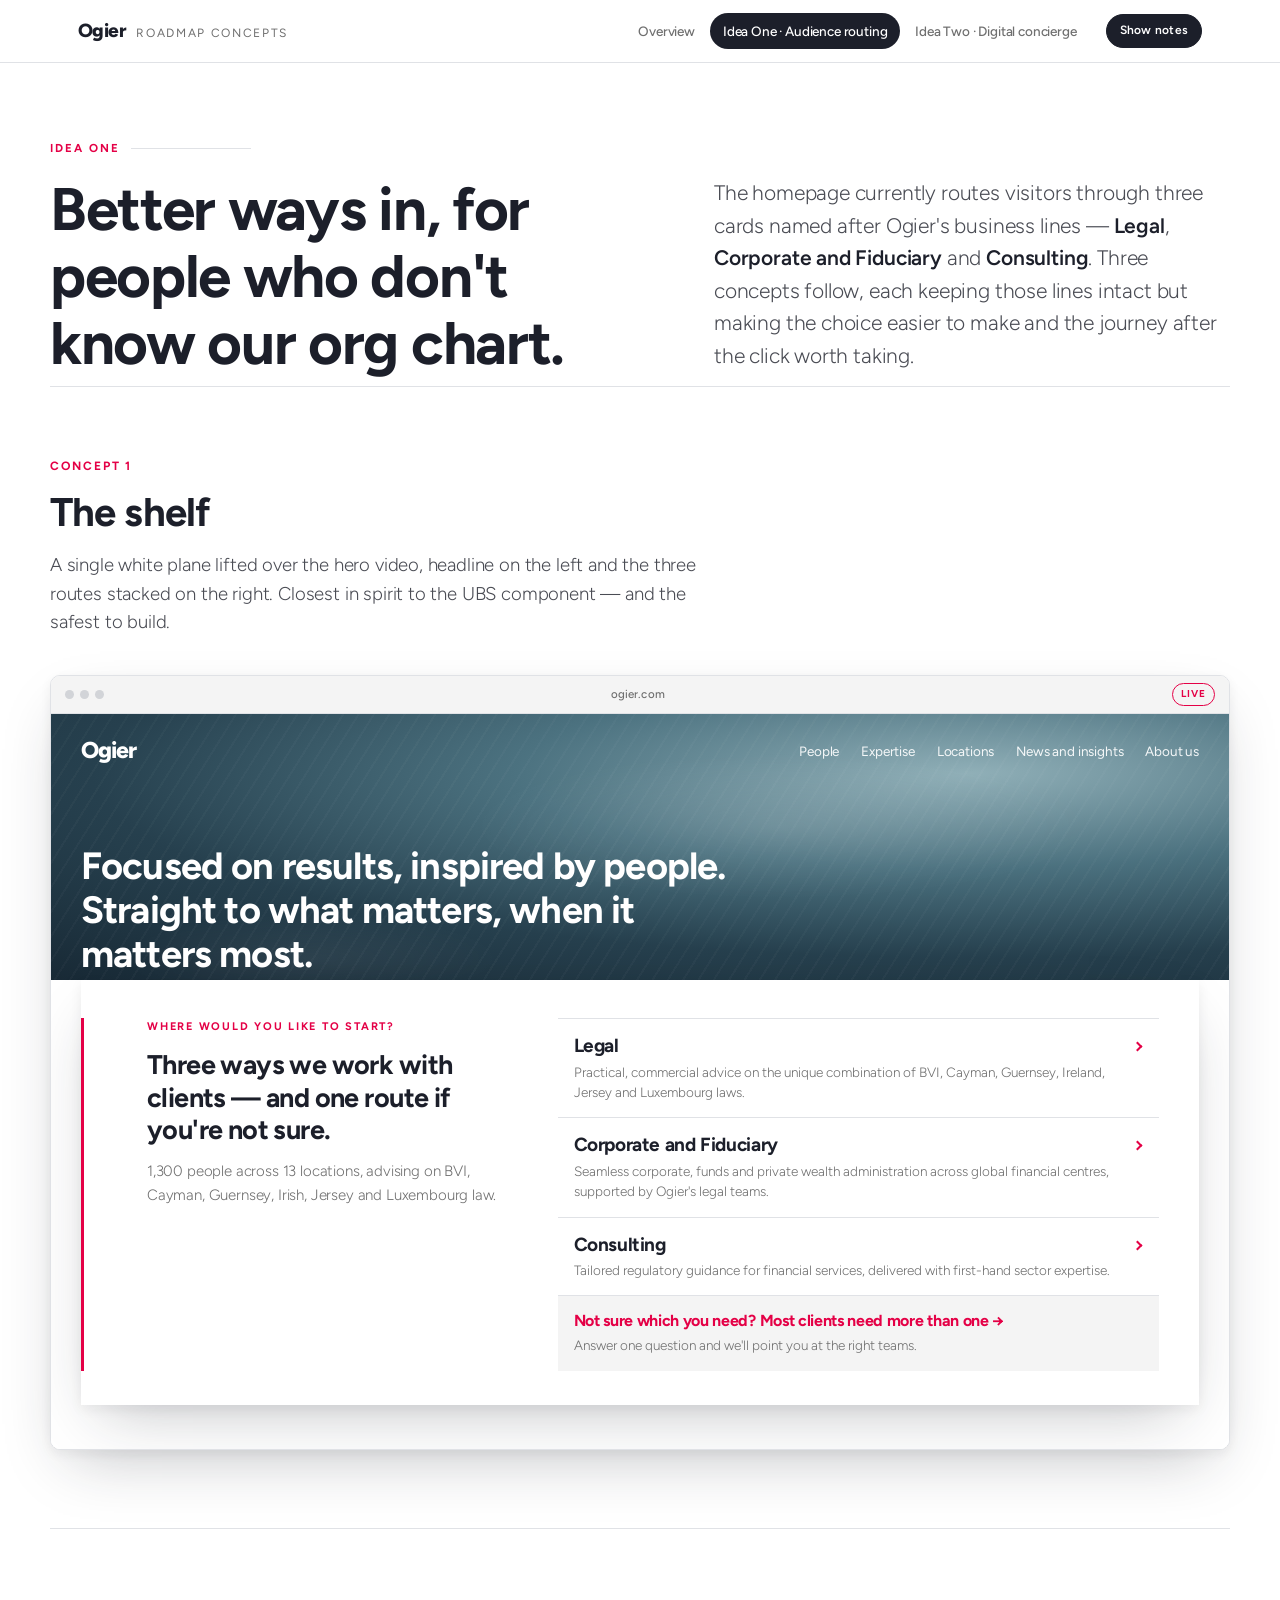
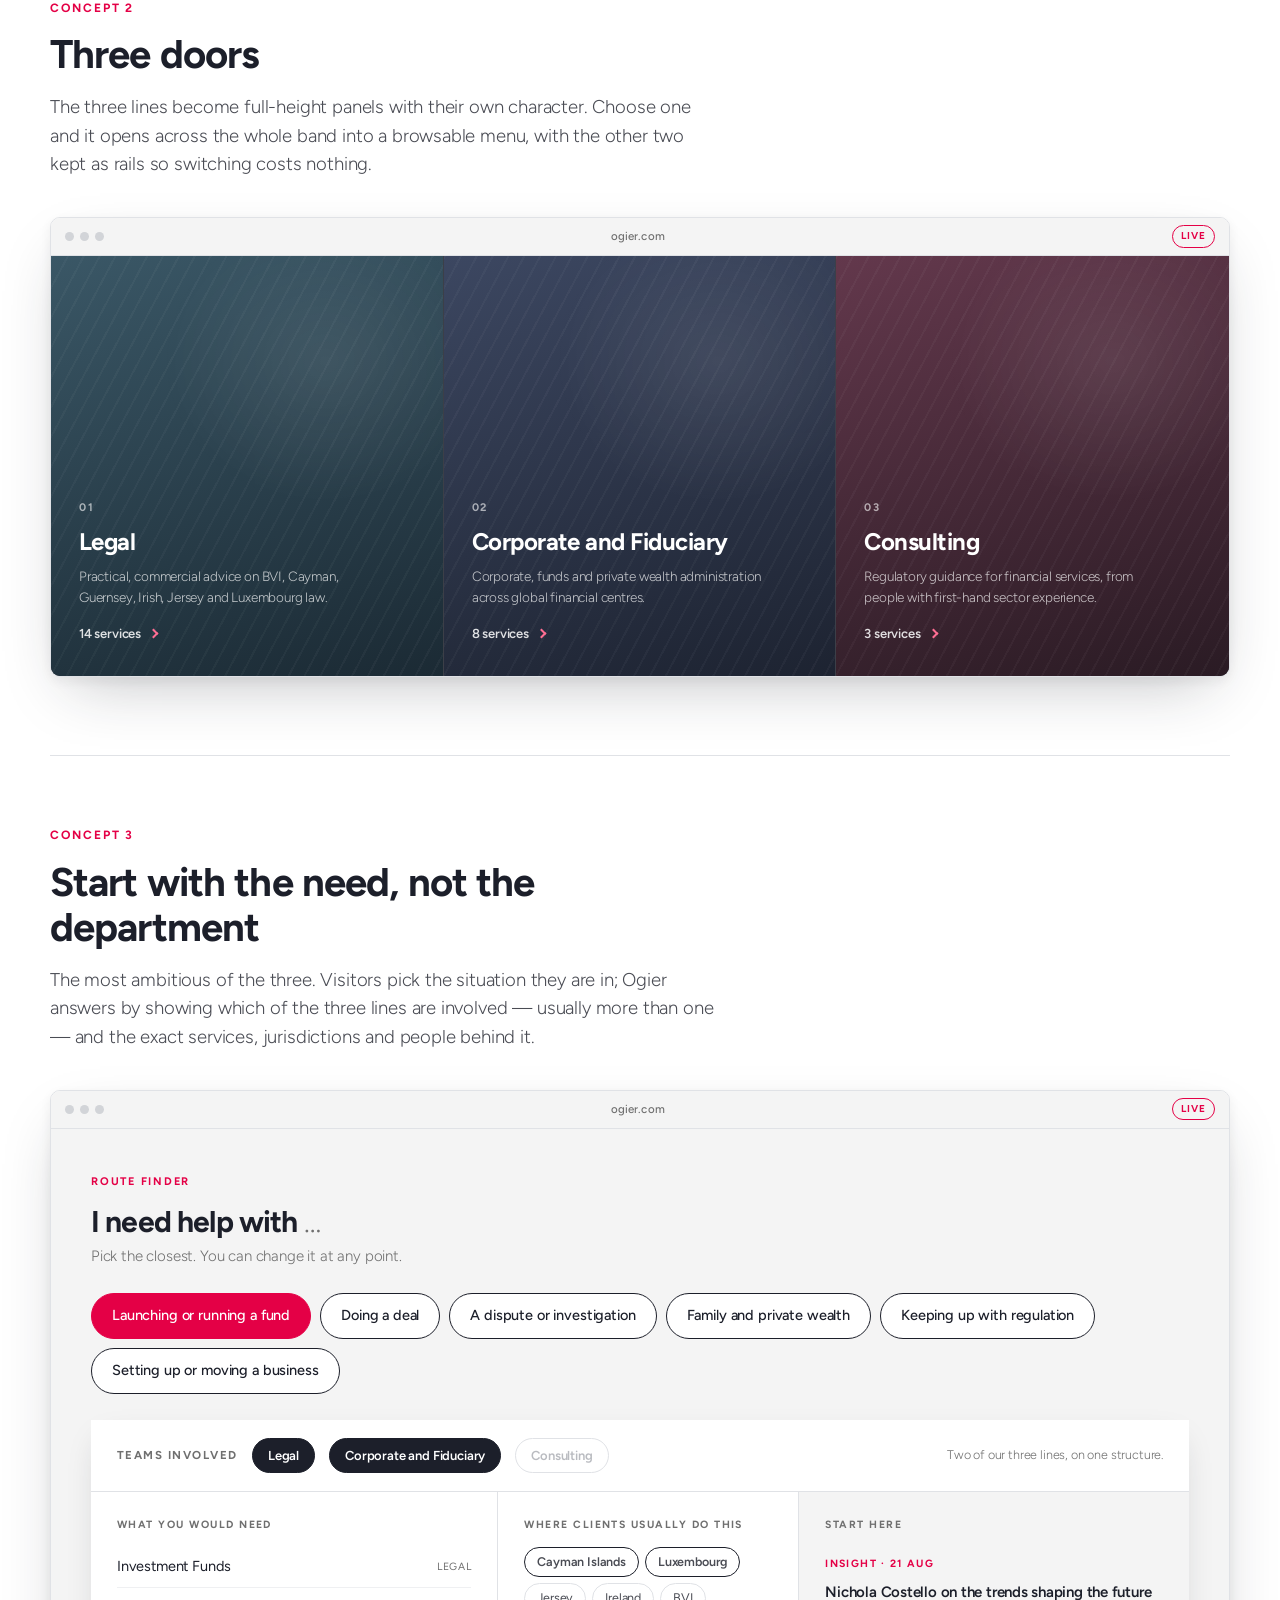
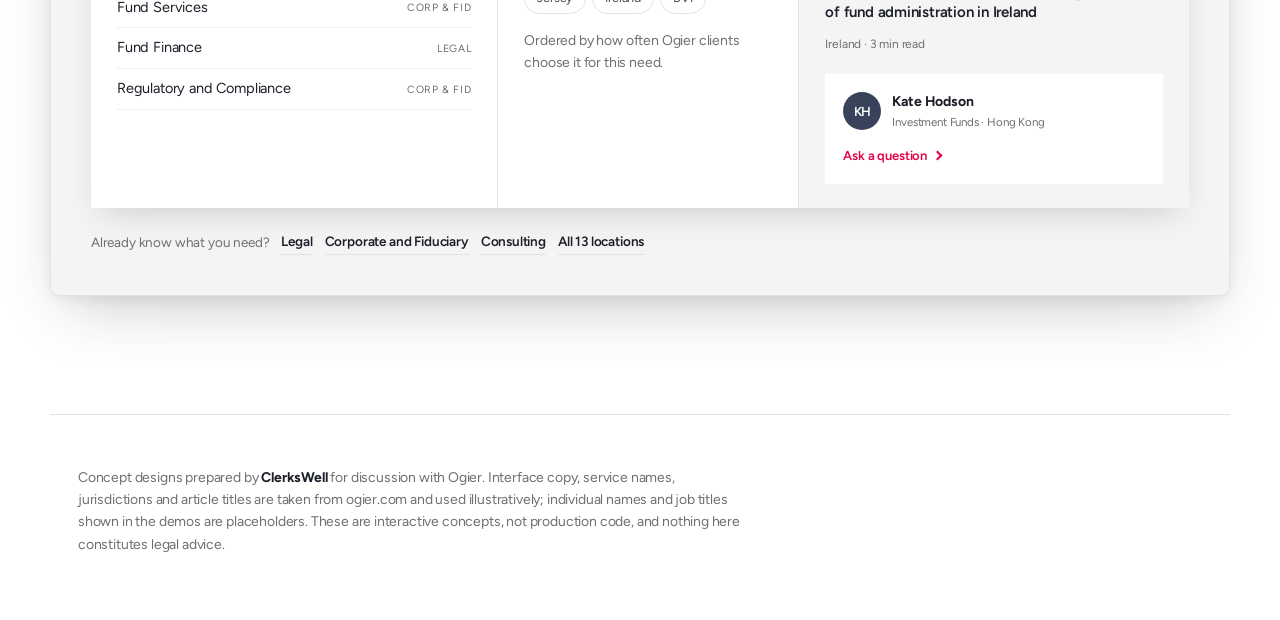
==== idea-one.html @ b2c498f3 "Add files via upload" ====
<!doctype html>
<html lang="en-GB">
<head>
<meta charset="utf-8">
<meta name="viewport" content="width=device-width, initial-scale=1">
<title>Idea One: Audience routing | Ogier roadmap concepts</title>
<meta name="description" content="Concept designs for the Ogier website roadmap, prepared by ClerksWell.">
<style>
/* ── Ogier roadmap concepts · ClerksWell ──────────────────────────────
   Palette sampled from ogier.com computed styles, Sept 2026.
   Brand face is brownStd (Lineto); Figtree is the closest free stand-in. */
@import url('https://fonts.googleapis.com/css2?family=Figtree:wght@300;400;500;600;700;800&display=swap');

:root{
  --ink:#1C1F2A; --ink-80:#4A4C54; --ink-60:#6F6F6F;
  --slate:#38435B; --slate-dk:#323C51;
  --crimson:#E40046; --crimson-dk:#DB003D; --crimson-lt:#FF6E93;
  --surface:#F4F4F4; --surface-2:#EBEBEB; --line:#E0E2E6; --line-soft:#EFF0F2;
  --white:#fff;
  --sans:'brownStd','Figtree',Helvetica,Arial,sans-serif;
  --shadow-lg:0 24px 60px -20px rgba(28,31,42,.28), 0 4px 12px rgba(28,31,42,.06);
  --shadow-md:0 12px 32px -12px rgba(28,31,42,.22);
  --shadow-sm:0 2px 8px rgba(28,31,42,.07);
  --ease:cubic-bezier(.22,.61,.36,1);
  --maxw:1180px;
}
*,*::before,*::after{box-sizing:border-box}
html{-webkit-text-size-adjust:100%}
body{
  margin:0; background:var(--white); color:var(--ink);
  font-family:var(--sans); font-size:17px; line-height:1.65; font-weight:400;
  letter-spacing:-.01em; -webkit-font-smoothing:antialiased;
}
img{max-width:100%}
h1,h2,h3,h4{margin:0; font-weight:700; letter-spacing:-.022em; line-height:1.12}
p{margin:0 0 1em}
a{color:inherit}
button{font:inherit; color:inherit; cursor:pointer; border:0; background:none}
:focus-visible{outline:2px solid var(--crimson); outline-offset:3px; border-radius:2px}

/* ── deck chrome ─────────────────────────────────────────────── */
.deckbar{
  position:sticky; top:0; z-index:80; background:rgba(255,255,255,.93);
  backdrop-filter:saturate(1.6) blur(14px); border-bottom:1px solid var(--line);
}
.deckbar__in{
  max-width:var(--maxw); margin:0 auto; padding:0 28px; height:62px;
  display:flex; align-items:center; gap:28px;
}
.deckbar__brand{display:flex; align-items:baseline; gap:10px; font-weight:800; font-size:19px; letter-spacing:-.03em; text-decoration:none}
.deckbar__brand span{font-weight:400; font-size:12px; letter-spacing:.14em; text-transform:uppercase; color:var(--ink-60)}
.deckbar__nav{display:flex; gap:2px; margin-left:auto; align-items:center}
.deckbar__nav a{
  text-decoration:none; font-size:13.5px; font-weight:500; padding:7px 13px; border-radius:100px;
  color:var(--ink-60); transition:.18s var(--ease);
}
.deckbar__nav a:hover{color:var(--ink); background:var(--surface)}
.deckbar__nav a[aria-current="page"]{color:var(--white); background:var(--ink)}
.annotoggle{
  margin-left:14px; font-size:12px; font-weight:600; letter-spacing:.02em;
  border:1px solid var(--line); border-radius:100px; padding:6px 13px; color:var(--ink-60);
  transition:.18s var(--ease); white-space:nowrap;
}
.annotoggle:hover{border-color:var(--ink); color:var(--ink)}
.annotoggle[data-on="false"]{background:var(--ink); border-color:var(--ink); color:var(--white)}

.wrap{max-width:var(--maxw); margin:0 auto; padding:0 28px}
.wrap--narrow{max-width:800px}

/* ── page intro ──────────────────────────────────────────────── */
.intro{padding:76px 0 8px}
.eyebrow{
  font-size:11.5px; font-weight:700; letter-spacing:.17em; text-transform:uppercase;
  color:var(--crimson); margin:0 0 18px; display:flex; align-items:center; gap:11px;
}
.eyebrow::after{content:""; height:1px; flex:1; background:var(--line); max-width:120px}
.intro h1{font-size:clamp(38px,5.4vw,60px); margin:0 0 22px; max-width:16ch}
@media (min-width:980px){
  .intro,.split{display:grid; grid-template-columns:1.08fr .92fr; column-gap:58px; align-items:end}
  .intro > .eyebrow,.split > .eyebrow{grid-column:1 / -1}
  .intro h1,.split h2{margin-bottom:0; max-width:15ch}
  .intro .lede,.split .lede{padding-bottom:5px; margin-bottom:0}
  .split .read{grid-column:1 / -1; margin-top:46px}
}
.intro .lede{font-size:21px; line-height:1.55; color:var(--ink-80); max-width:60ch; font-weight:300}
.intro .lede strong{font-weight:600; color:var(--ink)}

/* ── generic bits ────────────────────────────────────────────── */
.rule{height:1px; background:var(--line); border:0; margin:0}
.section{padding:64px 0}
.kicker{font-size:12px; font-weight:700; letter-spacing:.15em; text-transform:uppercase; color:var(--ink-60)}
.muted{color:var(--ink-60)}
.small{font-size:14px; line-height:1.6}

/* annotation blocks — hidden in presentation mode */
.anno{transition:opacity .25s var(--ease)}
body.present .anno{display:none !important}

.note{
  border-left:2px solid var(--crimson); background:var(--surface); padding:16px 20px;
  font-size:14.5px; line-height:1.6; color:var(--ink-80); margin:0 0 26px;
}
.note strong{color:var(--ink)}

/* ── content cards (shared by both idea pages) ──────────────── */
.icard{text-decoration:none; display:block}
.icard .t{font-size:10.5px; font-weight:700; letter-spacing:.13em; text-transform:uppercase; color:var(--crimson)}
.icard h5{font-size:15px; line-height:1.35; margin:7px 0 6px; font-weight:600; letter-spacing:-.015em}
.icard:hover h5{color:var(--crimson)}
.icard .m{font-size:12px; color:var(--ink-60)}
.pcard{background:var(--surface); padding:16px 18px}
.pcard .who{display:flex; align-items:center; gap:11px}
.pcard .av{width:38px; height:38px; border-radius:50%; background:var(--slate); color:#fff; display:grid; place-items:center; font-size:13px; font-weight:600; flex:none}
.pcard b{display:block; font-size:14px}
.pcard small{display:block; font-size:11.5px; color:var(--ink-60)}
.pcard .go{display:inline-flex; align-items:center; gap:7px; margin-top:13px; font-size:13px; font-weight:600; color:var(--crimson)}

/* ── concept scaffolding ─────────────────────────────────────── */
.concept{padding:70px 0 78px; border-top:1px solid var(--line)}
.concept__head{display:grid; grid-template-columns:minmax(0,1fr) minmax(0,360px); gap:48px; align-items:start; margin-bottom:38px}
.concept__num{
  font-size:12px; font-weight:700; letter-spacing:.16em; text-transform:uppercase;
  color:var(--crimson); margin-bottom:14px;
}
.concept__head h2{font-size:clamp(28px,3.4vw,40px); margin:0 0 16px; max-width:20ch}
.concept__head .sub{font-size:18.5px; line-height:1.55; color:var(--ink-80); font-weight:300; margin:0; max-width:56ch}
.whylist{list-style:none; margin:0; padding:0; font-size:14.5px; line-height:1.55}
.whylist li{padding:11px 0 11px 22px; border-top:1px solid var(--line-soft); position:relative; color:var(--ink-80)}
.whylist li:first-child{border-top:0; padding-top:0}
.whylist li::before{
  content:""; position:absolute; left:0; top:19px; width:7px; height:7px;
  background:var(--crimson); border-radius:50%;
}
.whylist li:first-child::before{top:8px}
.whylist li b{color:var(--ink); font-weight:600}

/* browser frame that holds each live demo */
.frame{
  border:1px solid var(--line); border-radius:10px; overflow:hidden; background:var(--white);
  box-shadow:var(--shadow-lg);
}
.frame__bar{
  height:38px; display:flex; align-items:center; gap:8px; padding:0 14px;
  background:var(--surface); border-bottom:1px solid var(--line);
}
.frame__dots{display:flex; gap:6px}
.frame__dots i{width:9px; height:9px; border-radius:50%; background:#D2D4D8; display:block}
.frame__url{
  flex:1; text-align:center; font-size:11.5px; color:var(--ink-60); letter-spacing:.01em;
  font-weight:500; white-space:nowrap; overflow:hidden; text-overflow:ellipsis;
}
.frame__tag{
  font-size:10px; font-weight:700; letter-spacing:.11em; text-transform:uppercase;
  color:var(--crimson); border:1px solid currentColor; border-radius:100px; padding:2px 8px;
}
.frame__body{position:relative}

.demohint{
  display:flex; align-items:center; gap:9px; font-size:13px; color:var(--ink-60);
  margin:14px 0 0; font-weight:500;
}
.demohint svg{flex:none}

/* delivery footnote per concept */
.build{
  margin-top:34px; display:grid; grid-template-columns:repeat(3,1fr); gap:1px;
  background:var(--line); border:1px solid var(--line);
}
.build > div{background:var(--white); padding:18px 20px}
.build dt{font-size:11px; font-weight:700; letter-spacing:.14em; text-transform:uppercase; color:var(--ink-60); margin-bottom:6px}
.build dd{margin:0; font-size:14.5px; line-height:1.5; color:var(--ink)}

/* ── site-chrome mock used inside demos ──────────────────────── */
.og{font-family:var(--sans); color:var(--ink); background:var(--white)}
.og-nav{display:flex; align-items:center; padding:18px 30px; gap:26px; background:var(--white); position:relative; z-index:5}
.og-nav--onhero{background:transparent; position:absolute; inset:0 0 auto; z-index:6}
.og-logo{font-size:23px; font-weight:800; letter-spacing:-.045em}
.og-nav ul{display:flex; gap:22px; list-style:none; margin:0 0 0 auto; padding:0; font-size:13.5px; font-weight:400}
.og-nav--onhero .og-logo,.og-nav--onhero ul{color:var(--white)}
.og-nav li{white-space:nowrap; opacity:.92}

/* aerial-water hero, evoking ogier.com's video */
.og-hero{
  position:relative; min-height:330px; display:flex; align-items:flex-end; overflow:hidden;
  background:
    radial-gradient(120% 90% at 78% 18%, rgba(150,182,190,.95) 0%, rgba(80,120,134,.9) 32%, rgba(38,64,78,.95) 62%, rgba(22,38,50,1) 100%),
    linear-gradient(150deg,#2C4655 0%,#16242F 100%);
}
.og-hero::after{
  content:""; position:absolute; inset:0; opacity:.5; pointer-events:none;
  background:
    radial-gradient(38% 32% at 62% 34%, rgba(255,255,255,.22) 0%, rgba(255,255,255,0) 70%),
    radial-gradient(24% 20% at 22% 74%, rgba(255,255,255,.12) 0%, rgba(255,255,255,0) 70%),
    repeating-linear-gradient(122deg, rgba(255,255,255,.055) 0 2px, rgba(255,255,255,0) 2px 13px);
}
.og-hero__in{position:relative; z-index:3; padding:100px 30px 46px; max-width:720px}
.og-hero h1{color:var(--white); font-size:clamp(26px,3.1vw,38px); line-height:1.16; margin:0 0 22px; font-weight:700}
.og-pill{
  display:inline-flex; align-items:center; gap:9px; background:var(--crimson); color:var(--white);
  border-radius:100px; padding:11px 22px; font-size:14px; font-weight:600; text-decoration:none;
  transition:.2s var(--ease);
}
.og-pill:hover{background:var(--crimson-dk)}
.chev{width:7px; height:7px; border-right:2px solid currentColor; border-top:2px solid currentColor; transform:rotate(45deg); flex:none}

@media (max-width:860px){
  .concept__head{grid-template-columns:1fr; gap:26px}
  .og-nav ul{display:none}
  .build{grid-template-columns:1fr}
  .deckbar__in{padding:0 18px; gap:12px}
  .wrap{padding:0 18px}
  .deckbar__brand span{display:none}
}
@media (max-width:780px){
  .navtail{display:none}
  .deckbar__in{gap:8px}
  .deckbar__nav{gap:0}
  .deckbar__nav a{padding:7px 9px; font-size:12.5px}
  .annotoggle{margin-left:6px; padding:6px 10px; font-size:11px}
}
@media (max-width:430px){
  .deckbar__nav{overflow-x:auto; scrollbar-width:none; -ms-overflow-style:none; max-width:100%}
  .deckbar__nav::-webkit-scrollbar{display:none}
  .deckbar__nav a{white-space:nowrap}
}

/* citation marker */
.cite{position:relative; top:-.45em; vertical-align:baseline; line-height:1}

</style>
<style>
/* ═══ IDEA ONE ═══════════════════════════════════════════════ */

/* — Concept A: the shelf — */
.shelfzone{background:var(--white); padding:0 30px 44px; margin-top:-64px; position:relative; z-index:7}
.shelf{background:var(--white); box-shadow:var(--shadow-lg); padding:38px 40px 34px; position:relative}
.shelf::before{content:""; position:absolute; left:0; top:38px; bottom:34px; width:3px; background:var(--crimson)}
.shelf__root{display:grid; grid-template-columns:minmax(0,.78fr) minmax(0,1.22fr); gap:52px}
.shelf__lead{padding-left:26px}
.shelf__lead .k{font-size:11px; font-weight:700; letter-spacing:.16em; text-transform:uppercase; color:var(--crimson); display:block; margin-bottom:13px}
.shelf__lead h3{font-size:27px; line-height:1.2; margin:0 0 13px}
.shelf__lead p{font-size:15px; line-height:1.6; color:var(--ink-60); margin:0; font-weight:300}
.shelf__rows{border-top:1px solid var(--line)}

.srow{
  display:block; width:100%; text-align:left; border-bottom:1px solid var(--line);
  padding:15px 40px 15px 16px; position:relative; transition:.22s var(--ease); background:none;
}
.srow::before{content:""; position:absolute; left:0; top:0; bottom:0; width:0; background:var(--crimson); transition:.22s var(--ease)}
.srow:hover,.srow:focus-visible{background:var(--surface)}
.srow:hover::before,.srow:focus-visible::before{width:3px}
.srow__t{display:block; font-size:19px; font-weight:700; letter-spacing:-.02em; line-height:1.3}
.srow__d{display:block; font-size:13.5px; color:var(--ink-60); margin-top:3px; line-height:1.5; font-weight:300}
.srow .chev{position:absolute; right:18px; top:24px; color:var(--crimson); transition:.22s var(--ease)}
.srow:hover .chev{transform:rotate(45deg) translate(3px,-3px)}
.srow__pills{
  display:flex; flex-wrap:wrap; gap:6px; max-height:0; overflow:hidden;
  transition:max-height .28s var(--ease), margin .28s var(--ease), opacity .2s var(--ease); opacity:0;
}
.srow:hover .srow__pills,.srow:focus-visible .srow__pills{max-height:70px; margin-top:11px; opacity:1}
.srow__pills span{
  font-size:11.5px; font-weight:500; color:var(--ink-80); background:var(--white);
  border:1px solid var(--line); border-radius:100px; padding:3px 10px; white-space:nowrap;
}
.srow__pills span:last-child{border-style:dashed; color:var(--ink-60)}
.srow--alt{background:var(--surface); border-bottom:0}
.srow--alt .srow__t{font-size:16px; color:var(--crimson)}

/* shelf level 2 */
.sdetail{display:none}
.shelf[data-view="detail"] .shelf__root{display:none}
.shelf[data-view="detail"] .sdetail.is-on{display:block; animation:fadein .3s var(--ease)}
@keyframes fadein{from{opacity:0; transform:translateY(6px)}to{opacity:1; transform:none}}
.sback{
  display:inline-flex; align-items:center; gap:8px; font-size:12.5px; font-weight:600;
  color:var(--ink-60); margin:0 0 20px 26px; transition:.18s var(--ease);
}
.sback:hover{color:var(--crimson)}
.sback .chev{transform:rotate(-135deg); width:6px; height:6px}
.sdetail__grid{display:grid; grid-template-columns:minmax(0,.78fr) minmax(0,1.22fr); gap:52px; padding-left:26px}
.sdetail__lead h4{font-size:25px; margin:0 0 12px}
.sdetail__lead p{font-size:14.5px; line-height:1.6; color:var(--ink-60); font-weight:300}
.sdetail__stat{display:flex; gap:22px; margin:20px 0 22px; padding-top:18px; border-top:1px solid var(--line)}
.sdetail__stat div b{display:block; font-size:23px; font-weight:700; letter-spacing:-.03em}
.sdetail__stat div span{font-size:11.5px; color:var(--ink-60); letter-spacing:.02em}
.sdetail__cols{display:grid; grid-template-columns:repeat(3,1fr); gap:8px 26px}
.sdetail__cols a{
  display:block; text-decoration:none; font-size:14px; padding:7px 0; border-bottom:1px solid var(--line-soft);
  color:var(--ink-80); transition:.16s var(--ease);
}
.sdetail__cols a:hover{color:var(--crimson); padding-left:5px}
.sdetail__foot{
  margin:30px 0 0 26px; padding-top:24px; border-top:1px solid var(--line);
  display:grid; grid-template-columns:1fr 1fr 250px; gap:26px;
}
/* — Concept B: split panels — */
.panels{display:flex; height:420px; overflow:hidden; background:var(--ink)}
.panel{position:relative; flex:1 1 33.333%; overflow:hidden; transition:flex-basis .55s var(--ease), flex-grow .55s var(--ease); cursor:pointer; border-right:1px solid rgba(255,255,255,.14)}
.panel:last-child{border-right:0}
.panel__bg{position:absolute; inset:0; transition:transform .8s var(--ease), opacity .4s var(--ease)}
.panel[data-key="legal"] .panel__bg{background:linear-gradient(165deg,#3A5766 0%,#1B2A34 100%)}
.panel[data-key="cf"] .panel__bg{background:linear-gradient(165deg,#3C4761 0%,#1D2331 100%)}
.panel[data-key="con"] .panel__bg{background:linear-gradient(165deg,#63384C 0%,#2A1B24 100%)}
.panel__bg::after{
  content:""; position:absolute; inset:0; opacity:.5;
  background:repeating-linear-gradient(118deg,rgba(255,255,255,.07) 0 2px,rgba(255,255,255,0) 2px 14px),
             radial-gradient(60% 50% at 70% 25%,rgba(255,255,255,.16),rgba(255,255,255,0) 70%);
}
.panel:hover .panel__bg{transform:scale(1.05)}
.panel__face{position:absolute; inset:auto 0 0 0; padding:30px 28px; color:#fff; z-index:2}
.panel__face .n{font-size:11px; font-weight:700; letter-spacing:.16em; opacity:.6}
.panel__face h4{font-size:24px; margin:9px 0 0; line-height:1.15}
.panel__face p{
  font-size:13.5px; line-height:1.55; font-weight:300; margin:11px 0 0; max-width:34ch;
  transition:.35s var(--ease); color:rgba(255,255,255,.72);
}
.panel__face .go{
  display:inline-flex; align-items:center; gap:9px; font-size:13px; font-weight:600; margin-top:15px;
  transition:.35s var(--ease); color:rgba(255,255,255,.85);
}
.panel__face .go .chev{color:var(--crimson-lt); transition:.3s var(--ease)}
.panel:hover .panel__face p{color:rgba(255,255,255,.92)}
.panel:hover .panel__face .go{color:#fff}
.panel:hover .panel__face .go .chev{transform:rotate(45deg) translate(3px,-3px)}
.panels:not([data-open=""]) .panel{flex:0 0 88px}
.panels:not([data-open=""]) .panel .panel__face{display:none}
.panels[data-open] .panel.is-open{flex:1 1 auto}
.panel__rail{display:none; position:absolute; inset:0; z-index:3; color:#fff; padding:26px 0}
.panels:not([data-open=""]) .panel:not(.is-open) .panel__rail{display:flex; flex-direction:column; align-items:center; gap:18px}
.panel__rail .rn{font-size:10px; font-weight:700; letter-spacing:.14em; opacity:.55}
.panel__rail .rt{writing-mode:vertical-rl; font-size:14px; font-weight:600; letter-spacing:.02em; white-space:nowrap}
.panel:not(.is-open):hover .panel__rail{color:#fff}
.panel__menu{
  position:relative; z-index:2; display:none; height:100%; padding:30px 34px; color:#fff;
  overflow:auto; animation:fadein .4s var(--ease);
}
.panel.is-open .panel__menu{display:block}
.pm__top{display:flex; align-items:flex-start; gap:20px; border-bottom:1px solid rgba(255,255,255,.2); padding-bottom:18px; margin-bottom:20px}
.pm__top h4{font-size:26px; margin:0 0 8px}
.pm__top p{font-size:14px; line-height:1.55; font-weight:300; color:rgba(255,255,255,.78); margin:0; max-width:64ch}
.pmclose{margin-left:auto; flex:none; width:34px; height:34px; border:1px solid rgba(255,255,255,.35); border-radius:50%; color:#fff; display:grid; place-items:center; font-size:16px; transition:.2s var(--ease)}
.pmclose:hover{background:rgba(255,255,255,.15)}
.pm__grid{display:grid; grid-template-columns:repeat(4,1fr); gap:26px}
.pm__grid h6{font-size:10.5px; font-weight:700; letter-spacing:.14em; text-transform:uppercase; color:var(--crimson-lt); margin:0 0 11px}
.pm__grid a{display:block; text-decoration:none; font-size:13.5px; padding:5px 0; color:rgba(255,255,255,.86); transition:.16s var(--ease)}
.pm__grid a:hover{color:#fff; padding-left:5px}
.pm__feat{background:rgba(255,255,255,.08); padding:16px; border-left:2px solid var(--crimson-lt)}
.pm__feat .t{font-size:10px; font-weight:700; letter-spacing:.13em; text-transform:uppercase; color:var(--crimson-lt)}
.pm__feat h5{font-size:14.5px; line-height:1.35; margin:8px 0 8px; font-weight:600}
.pm__feat small{font-size:11.5px; color:rgba(255,255,255,.6)}
.pm__cta{
  display:flex; align-items:center; gap:22px; flex-wrap:wrap; margin-top:24px; padding-top:18px;
  border-top:1px solid rgba(255,255,255,.18); font-size:13.5px;
}
.pm__cta a{display:inline-flex; align-items:center; gap:9px; text-decoration:none; font-weight:600; color:#fff}
.pm__cta a .chev{color:var(--crimson-lt)}
.pm__cta a:hover .chev{transform:rotate(45deg) translate(3px,-3px)}
.pm__cta span{color:rgba(255,255,255,.55); font-weight:300; margin-left:auto; font-size:12.5px}

/* — Concept C: route finder — */
.finder{background:var(--surface); padding:44px 40px 40px}
.finder__k{font-size:11px; font-weight:700; letter-spacing:.16em; text-transform:uppercase; color:var(--crimson); margin-bottom:14px}
.finder h3{font-size:30px; margin:0 0 6px; letter-spacing:-.028em}
.finder h3 em{font-style:normal; color:var(--ink-60); font-weight:300}
.finder__sub{font-size:15px; color:var(--ink-60); font-weight:300; margin:0 0 24px}
.finder__chips{display:flex; flex-wrap:wrap; gap:9px; margin-bottom:6px}
.fchip{
  border:1px solid var(--ink); background:var(--white); border-radius:100px; padding:10px 20px;
  font-size:14.5px; font-weight:500; transition:.2s var(--ease); letter-spacing:-.01em;
}
.fchip:hover{background:var(--ink); color:var(--white)}
.fchip[aria-pressed="true"]{background:var(--crimson); border-color:var(--crimson); color:var(--white)}
.finder__out{margin-top:26px; background:var(--white); box-shadow:var(--shadow-md); padding:0; animation:fadein .32s var(--ease)}
.fo__lines{display:flex; align-items:center; gap:14px; padding:18px 26px; border-bottom:1px solid var(--line); flex-wrap:wrap}
.fo__lines .lbl{font-size:11.5px; font-weight:700; letter-spacing:.13em; text-transform:uppercase; color:var(--ink-60)}
.lbadge{
  font-size:13px; font-weight:600; border:1px solid var(--line); border-radius:100px; padding:6px 15px;
  color:#B9BBC0; background:var(--white); transition:.3s var(--ease);
}
.lbadge.on{background:var(--ink); border-color:var(--ink); color:var(--white)}
.fo__lines .say{font-size:12.5px; color:var(--ink-60); margin-left:auto; font-weight:300}
.fo__body{display:grid; grid-template-columns:1.15fr .85fr 1.1fr; gap:0}
.fo__col{padding:24px 26px; border-right:1px solid var(--line)}
.fo__col:last-child{border-right:0; background:var(--surface)}
.fo__col h6{font-size:10.5px; font-weight:700; letter-spacing:.14em; text-transform:uppercase; color:var(--ink-60); margin:0 0 13px}
.fo__col a.svc{display:flex; align-items:center; justify-content:space-between; gap:10px; text-decoration:none; font-size:14.5px; padding:8px 0; border-bottom:1px solid var(--line-soft); transition:.16s var(--ease)}
.fo__col a.svc:hover{color:var(--crimson)}
.fo__col a.svc em{font-style:normal; font-size:10.5px; letter-spacing:.06em; text-transform:uppercase; color:var(--ink-60); flex:none}
.jchips{display:flex; flex-wrap:wrap; gap:6px}
.jchips span{font-size:12.5px; border:1px solid var(--line); border-radius:100px; padding:4px 12px; color:var(--ink-80)}
.jchips span.pri{border-color:var(--ink); font-weight:600}
.finder__alt{display:flex; align-items:center; gap:12px; margin-top:22px; flex-wrap:wrap; font-size:13.5px; color:var(--ink-60)}
.finder__alt a{font-weight:600; color:var(--ink); text-decoration:none; border-bottom:1px solid var(--line); padding-bottom:1px}
.finder__alt a:hover{color:var(--crimson); border-color:var(--crimson)}

@media (max-width:900px){
  .shelf__root,.sdetail__grid{grid-template-columns:1fr; gap:26px}
  .sdetail__cols{grid-template-columns:repeat(2,1fr)}
  .sdetail__foot,.fo__body,.pm__grid{grid-template-columns:1fr}
  .panels{height:auto; flex-direction:column}
  .shelfzone{padding:0 16px 30px}
  .shelf{padding:26px 22px}
  .finder{padding:28px 20px}
}
</style>
</head>
<body class="present">
<header class="deckbar">
  <div class="deckbar__in">
    <a class="deckbar__brand" href="index.html">Ogier <span>Roadmap concepts</span></a>
    <nav class="deckbar__nav">
      <a href="index.html">Overview</a>
      <a href="idea-one.html" aria-current="page">Idea One<span class="navtail"> · Audience routing</span></a>
      <a href="idea-two.html">Idea Two<span class="navtail"> · Digital concierge</span></a>
      <button class="annotoggle" id="annotoggle" data-on="false" type="button">Show notes</button>
    </nav>
  </div>
</header>
<main>
<section class="wrap intro">
  <p class="eyebrow">Idea One</p>
  <h1>Better ways in, for people who don't know our org chart.</h1>
  <p class="lede">The homepage currently routes visitors through three cards named after Ogier's
  business lines — <strong>Legal</strong>, <strong>Corporate and Fiduciary</strong> and
  <strong>Consulting</strong>. Three concepts follow, each keeping those lines intact but making
  the choice easier to make and the journey after the click worth taking.</p>
</section>

<section class="wrap anno" style="padding:34px 0 10px">
  <div class="note">
    <strong>The problem, briefly.</strong> The three cards sit low on the hero, share one visual
    weight and use internal labels. A fund manager arriving from a Google result does not know
    whether fund formation is "Legal" or "Corporate and Fiduciary" — and the honest answer is
    usually <em>both</em>, which is precisely Ogier's advantage and precisely what the current
    component hides. Every concept below is judged on two things: does it make the first click
    obvious, and does the second screen reward it?
  </div>
</section>

<!-- ══ CONCEPT 1 ══════════════════════════════════════════ -->
<section class="wrap concept" id="c1">
  <div class="concept__head">
    <div>
      <p class="concept__num">Concept 1</p>
      <h2>The shelf</h2>
      <p class="sub">A single white plane lifted over the hero video, headline on the left and the
      three routes stacked on the right. Closest in spirit to the UBS component — and the safest
      to build.</p>
    </div>
    <ul class="whylist anno">
      <li><b>Lifts the choice up the page.</b> The card overlaps the hero rather than sitting under it, so the routes are visible without scrolling.</li>
      <li><b>Hover gives a preview.</b> Each row reveals its sub-services, so people self-select before they commit to a click.</li>
      <li><b>The second screen stays put.</b> Clicking swaps the card in place, keeping the hero and avoiding a page load.</li>
    </ul>
  </div>

  <div class="frame">
    <div class="frame__bar">
      <div class="frame__dots"><i></i><i></i><i></i></div>
      <div class="frame__url">ogier.com</div>
      <div class="frame__tag">Live</div>
    </div>
    <div class="frame__body">
      <div class="og">
        <div class="og-hero">
          <nav class="og-nav og-nav--onhero">
            <div class="og-logo">Ogier</div>
            <ul><li>People</li><li>Expertise</li><li>Locations</li><li>News and insights</li><li>About us</li></ul>
          </nav>
          <div class="og-hero__in">
            <h1>Focused on results, inspired by people. Straight to what matters, when it matters most.</h1>
          </div>
        </div>
        <div class="shelfzone">
          <div class="shelf" id="shelf" data-view="root">

            <div class="shelf__root">
              <div class="shelf__lead">
                <span class="k">Where would you like to start?</span>
                <h3>Three ways we work with clients — and one route if you're not sure.</h3>
                <p>1,300 people across 13 locations, advising on BVI, Cayman, Guernsey, Irish,
                Jersey and Luxembourg law.</p>
              </div>
              <div class="shelf__rows">
                <button class="srow" data-open="legal" type="button">
                  <span class="srow__t">Legal</span>
                  <span class="srow__d">Practical, commercial advice on the unique combination of BVI, Cayman, Guernsey, Ireland, Jersey and Luxembourg laws.</span>
                  <span class="srow__pills"><span>Investment Funds</span><span>Corporate</span><span>Dispute Resolution</span><span>Private Wealth</span><span>+ 10 more</span></span>
                  <span class="chev"></span>
                </button>
                <button class="srow" data-open="cf" type="button">
                  <span class="srow__t">Corporate and Fiduciary</span>
                  <span class="srow__d">Seamless corporate, funds and private wealth administration across global financial centres, supported by Ogier's legal teams.</span>
                  <span class="srow__pills"><span>Fund Services</span><span>Corporate Services</span><span>Private Wealth Services</span><span>Governance</span><span>+ 4 more</span></span>
                  <span class="chev"></span>
                </button>
                <button class="srow" data-open="con" type="button">
                  <span class="srow__t">Consulting</span>
                  <span class="srow__d">Tailored regulatory guidance for financial services, delivered with first-hand sector expertise.</span>
                  <span class="srow__pills"><span>Regulatory Consulting</span><span>Ogier e-learning</span><span>eDiscovery Services</span></span>
                  <span class="chev"></span>
                </button>
                <button class="srow srow--alt" data-open="legal" type="button">
                  <span class="srow__t">Not sure which you need? Most clients need more than one →</span>
                  <span class="srow__d">Answer one question and we'll point you at the right teams.</span>
                </button>
              </div>
            </div>

            <div class="sdetail" id="d-legal">
              <button class="sback" type="button"><span class="chev"></span> All three</button>
              <div class="sdetail__grid">
                <div class="sdetail__lead">
                  <h4>Legal</h4>
                  <p>Practical, commercial advice on the unique combination of BVI, Cayman,
                  Guernsey, Ireland, Jersey and Luxembourg laws — often alongside our Corporate
                  and Fiduciary teams on the same structure.</p>
                  <div class="sdetail__stat">
                    <div><b>14</b><span>SERVICES</span></div>
                    <div><b>6</b><span>LEGAL SYSTEMS</span></div>
                    <div><b>13</b><span>LOCATIONS</span></div>
                  </div>
                  <a class="og-pill" href="#c1">Explore Legal <span class="chev"></span></a>
                </div>
                <div class="sdetail__cols">
                  <a href="#c1">Banking and Finance</a><a href="#c1">Corporate</a><a href="#c1">Dispute Resolution</a>
                  <a href="#c1">Employment and Immigration</a><a href="#c1">Intellectual Property</a><a href="#c1">Investment Funds</a>
                  <a href="#c1">Listing Services</a><a href="#c1">Local Legal Services</a><a href="#c1">Private Wealth</a>
                  <a href="#c1">Property Law</a><a href="#c1">Regulatory</a><a href="#c1">Relocation Services</a>
                  <a href="#c1">Restructuring and Insolvency</a><a href="#c1">Tax</a>
                </div>
              </div>
              <div class="sdetail__foot">
                <a class="icard" href="#c1"><span class="t">Insight · 4 Sept</span><h5>Luxembourg's new carried interest regime</h5><span class="m">Aurélie Clementz · Luxembourg</span></a>
                <a class="icard" href="#c1"><span class="t">Deal · 2 Sept</span><h5>Ogier advises Apollo funds on easyJet purchase</h5><span class="m">Corporate · Jersey</span></a>
                <div class="pcard">
                  <div class="who"><span class="av">SM</span><div><b>Steve Meiklejohn</b><small>Global Practice Lead</small></div></div>
                  <span class="go">Talk to the Legal team <span class="chev"></span></span>
                </div>
              </div>
            </div>

            <div class="sdetail" id="d-cf">
              <button class="sback" type="button"><span class="chev"></span> All three</button>
              <div class="sdetail__grid">
                <div class="sdetail__lead">
                  <h4>Corporate and Fiduciary</h4>
                  <p>Seamless corporate, funds and private wealth administration across global
                  financial centres — with Ogier's legal teams on the same side of the table.</p>
                  <div class="sdetail__stat">
                    <div><b>8</b><span>SERVICES</span></div>
                    <div><b>13</b><span>LOCATIONS</span></div>
                    <div><b>29</b><span>LANGUAGES</span></div>
                  </div>
                  <a class="og-pill" href="#c1">Explore Corporate and Fiduciary <span class="chev"></span></a>
                </div>
                <div class="sdetail__cols">
                  <a href="#c1">Corporate Services</a><a href="#c1">Fund Services</a><a href="#c1">Private Wealth Services</a>
                  <a href="#c1">Governance Services</a><a href="#c1">Regulatory and Compliance</a><a href="#c1">Accounting and Reporting</a>
                  <a href="#c1">Ogier Connect</a><a href="#c1">Training</a>
                </div>
              </div>
              <div class="sdetail__foot">
                <a class="icard" href="#c1"><span class="t">Insight · 21 Aug</span><h5>Nichola Costello on the trends shaping the future of fund administration in Ireland</h5><span class="m">Ireland</span></a>
                <a class="icard" href="#c1"><span class="t">Guide · 10 Aug</span><h5>At a Glance Guide to Trustee and Agency Services</h5><span class="m">Global</span></a>
                <div class="pcard">
                  <div class="who"><span class="av">NC</span><div><b>Nichola Costello</b><small>Fund Services · Ireland</small></div></div>
                  <span class="go">Talk to the administration team <span class="chev"></span></span>
                </div>
              </div>
            </div>

            <div class="sdetail" id="d-con">
              <button class="sback" type="button"><span class="chev"></span> All three</button>
              <div class="sdetail__grid">
                <div class="sdetail__lead">
                  <h4>Consulting</h4>
                  <p>Tailored regulatory guidance for financial services, delivered by people who
                  have sat on the other side of the regulator's desk.</p>
                  <div class="sdetail__stat">
                    <div><b>3</b><span>SERVICES</span></div>
                    <div><b>4</b><span>CORE JURISDICTIONS</span></div>
                  </div>
                  <a class="og-pill" href="#c1">Explore Consulting <span class="chev"></span></a>
                </div>
                <div class="sdetail__cols">
                  <a href="#c1">Ogier Regulatory Consulting</a><a href="#c1">Ogier e-learning</a><a href="#c1">eDiscovery Services</a>
                  <a href="#c1">Cayman AML/CFT training</a><a href="#c1">BVI CRS training</a><a href="#c1">Economic Substance</a>
                </div>
              </div>
              <div class="sdetail__foot">
                <a class="icard" href="#c1"><span class="t">Insight · 14 Aug</span><h5>Navigating the latest Register of Overseas Entities requirements</h5><span class="m">Stuart Watson · London</span></a>
                <a class="icard" href="#c1"><span class="t">Newsletter · 14 Aug</span><h5>Asset Management Essentials: Ireland — Q3 2026</h5><span class="m">Ireland</span></a>
                <div class="pcard">
                  <div class="who"><span class="av">SW</span><div><b>Stuart Watson</b><small>Regulatory · London</small></div></div>
                  <span class="go">Talk to the consulting team <span class="chev"></span></span>
                </div>
              </div>
            </div>

          </div>
        </div>
      </div>
    </div>
  </div>
  <p class="demohint anno">
    <svg width="15" height="15" viewBox="0 0 24 24" fill="none" stroke="currentColor" stroke-width="2"><path d="M9 11.5V5a2 2 0 1 1 4 0v6"/><path d="M13 11V4a2 2 0 1 1 4 0v8"/><path d="M17 11.5V7a2 2 0 1 1 4 0v9a6 6 0 0 1-6 6h-2a7 7 0 0 1-6-4l-2.5-4a2 2 0 0 1 3.2-2.3L9 14"/></svg>
    Hover a row to preview its services · click to open the second level in place
  </p>
  <dl class="build anno">
    <div><dt>Effort</dt><dd>Low — one new homepage component, no IA change.</dd></div>
    <div><dt>Content needed</dt><dd>One sentence per line, plus a curated four services each.</dd></div>
    <div><dt>Roadmap slot</dt><dd>Phase 1. A quick, visible win in the first release.</dd></div>
  </dl>
</section>

<!-- ══ CONCEPT 2 ══════════════════════════════════════════ -->
<section class="wrap concept" id="c2">
  <div class="concept__head">
    <div>
      <p class="concept__num">Concept 2</p>
      <h2>Three doors</h2>
      <p class="sub">The three lines become full-height panels with their own character. Choose one
      and it opens across the whole band into a browsable menu, with the other two kept as rails so
      switching costs nothing.</p>
    </div>
    <ul class="whylist anno">
      <li><b>Gives each line an identity.</b> Right now they are three identical grey boxes; here they get distinct colour and weight.</li>
      <li><b>No dead end.</b> The unchosen routes stay on screen as rails — visitors who guessed wrong recover in one click.</li>
      <li><b>Holds a real menu.</b> The open state has room for services, a sector cut and a featured piece, so it can replace a mega-menu drop.</li>
    </ul>
  </div>

  <div class="frame">
    <div class="frame__bar">
      <div class="frame__dots"><i></i><i></i><i></i></div>
      <div class="frame__url">ogier.com</div>
      <div class="frame__tag">Live</div>
    </div>
    <div class="frame__body">
      <div class="panels" id="panels" data-open="">

        <article class="panel" data-key="legal">
          <div class="panel__bg"></div>
          <div class="panel__rail"><span class="rn">01</span><span class="rt">Legal</span></div>
          <div class="panel__face">
            <span class="n">01</span>
            <h4>Legal</h4>
            <p>Practical, commercial advice on BVI, Cayman, Guernsey, Irish, Jersey and Luxembourg law.</p>
            <span class="go">14 services <span class="chev"></span></span>
          </div>
          <div class="panel__menu">
            <div class="pm__top">
              <div><h4>Legal</h4><p>Six legal systems, one team. Most instructions run alongside our Corporate and Fiduciary colleagues on the same structure.</p></div>
              <button class="pmclose" type="button" aria-label="Close">×</button>
            </div>
            <div class="pm__grid">
              <div>
                <h6>Transactions</h6>
                <a href="#c2">Banking and Finance</a><a href="#c2">Corporate</a><a href="#c2">Investment Funds</a>
                <a href="#c2">Listing Services</a><a href="#c2">Private Equity</a>
              </div>
              <div>
                <h6>Risk and disputes</h6>
                <a href="#c2">Dispute Resolution</a><a href="#c2">Regulatory</a><a href="#c2">Restructuring and Insolvency</a>
                <a href="#c2">Fraud and Asset Tracing</a><a href="#c2">International Arbitration</a>
              </div>
              <div>
                <h6>People and wealth</h6>
                <a href="#c2">Private Wealth</a><a href="#c2">Trust Advisory Group</a><a href="#c2">Employment and Immigration</a>
                <a href="#c2">Relocation Services</a><a href="#c2">Property Law</a>
              </div>
              <div class="pm__feat">
                <span class="t">Insight · 19 Aug</span>
                <h5>When compute becomes capital: Cayman, digital assets and the financialisation of AI</h5>
                <small>Racheal Muldoon · Cayman Islands</small>
              </div>
            </div>
            <div class="pm__cta"><a href="#c2">See all 14 Legal services <span class="chev"></span></a><a href="#c2">Speak to the Legal team <span class="chev"></span></a><span>Six legal systems · 13 locations</span></div>
          </div>
        </article>

        <article class="panel" data-key="cf">
          <div class="panel__bg"></div>
          <div class="panel__rail"><span class="rn">02</span><span class="rt">Corporate and Fiduciary</span></div>
          <div class="panel__face">
            <span class="n">02</span>
            <h4>Corporate and Fiduciary</h4>
            <p>Corporate, funds and private wealth administration across global financial centres.</p>
            <span class="go">8 services <span class="chev"></span></span>
          </div>
          <div class="panel__menu">
            <div class="pm__top">
              <div><h4>Corporate and Fiduciary</h4><p>Administration that sits beside the legal advice rather than after it — one relationship across 13 locations.</p></div>
              <button class="pmclose" type="button" aria-label="Close">×</button>
            </div>
            <div class="pm__grid">
              <div>
                <h6>Administration</h6>
                <a href="#c2">Corporate Services</a><a href="#c2">Fund Services</a><a href="#c2">Private Wealth Services</a>
                <a href="#c2">Corporate Administration</a><a href="#c2">Investor Services</a>
              </div>
              <div>
                <h6>Governance and control</h6>
                <a href="#c2">Governance Services</a><a href="#c2">Regulatory and Compliance</a>
                <a href="#c2">Accounting and Financial Reporting</a><a href="#c2">Real Estate Services</a>
              </div>
              <div>
                <h6>Tools and training</h6>
                <a href="#c2">Ogier Connect</a><a href="#c2">BVI CRS Training</a>
                <a href="#c2">Cayman AML/CFT Training</a>
              </div>
              <div class="pm__feat">
                <span class="t">Insight · 21 Aug</span>
                <h5>Nichola Costello on the trends shaping the future of fund administration in Ireland</h5>
                <small>Ireland</small>
              </div>
            </div>
            <div class="pm__cta"><a href="#c2">See all 8 Corporate and Fiduciary services <span class="chev"></span></a><a href="#c2">Speak to the administration team <span class="chev"></span></a><span>13 locations · 29 languages</span></div>
          </div>
        </article>

        <article class="panel" data-key="con">
          <div class="panel__bg"></div>
          <div class="panel__rail"><span class="rn">03</span><span class="rt">Consulting</span></div>
          <div class="panel__face">
            <span class="n">03</span>
            <h4>Consulting</h4>
            <p>Regulatory guidance for financial services, from people with first-hand sector experience.</p>
            <span class="go">3 services <span class="chev"></span></span>
          </div>
          <div class="panel__menu">
            <div class="pm__top">
              <div><h4>Consulting</h4><p>Regulatory change, translated into what your board has to do about it — and the training to make it stick.</p></div>
              <button class="pmclose" type="button" aria-label="Close">×</button>
            </div>
            <div class="pm__grid">
              <div>
                <h6>Advisory</h6>
                <a href="#c2">Ogier Regulatory Consulting</a><a href="#c2">Economic Substance</a>
                <a href="#c2">Financial crime and AML</a><a href="#c2">Governance reviews</a>
              </div>
              <div>
                <h6>Training</h6>
                <a href="#c2">Ogier e-learning</a><a href="#c2">Cayman AML/CFT training</a><a href="#c2">BVI CRS training</a>
              </div>
              <div>
                <h6>Investigations</h6>
                <a href="#c2">eDiscovery Services</a><a href="#c2">Dawn raid services</a><a href="#c2">Investigations support</a>
              </div>
              <div class="pm__feat">
                <span class="t">Insight · 14 Aug</span>
                <h5>Navigating the latest Register of Overseas Entities requirements</h5>
                <small>Stuart Watson · London</small>
              </div>
            </div>
            <div class="pm__cta"><a href="#c2">See all Consulting services <span class="chev"></span></a><a href="#c2">Speak to the consulting team <span class="chev"></span></a><span>Regulatory guidance and e-learning</span></div>
          </div>
        </article>

      </div>
    </div>
  </div>
  <p class="demohint anno">
    <svg width="15" height="15" viewBox="0 0 24 24" fill="none" stroke="currentColor" stroke-width="2"><path d="M9 11.5V5a2 2 0 1 1 4 0v6"/><path d="M13 11V4a2 2 0 1 1 4 0v8"/><path d="M17 11.5V7a2 2 0 1 1 4 0v9a6 6 0 0 1-6 6h-2a7 7 0 0 1-6-4l-2.5-4a2 2 0 0 1 3.2-2.3L9 14"/></svg>
    Click a panel to open it · the other two stay as rails, click either to switch
  </p>
  <dl class="build anno">
    <div><dt>Effort</dt><dd>Medium — needs art direction and three pieces of hero imagery.</dd></div>
    <div><dt>Content needed</dt><dd>A grouped menu per line, plus one featured piece each.</dd></div>
    <div><dt>Roadmap slot</dt><dd>Phase 2, alongside a mega-menu rethink — the same data feeds both.</dd></div>
  </dl>
</section>

<!-- ══ CONCEPT 3 ══════════════════════════════════════════ -->
<section class="wrap concept" id="c3">
  <div class="concept__head">
    <div>
      <p class="concept__num">Concept 3</p>
      <h2>Start with the need, not the department</h2>
      <p class="sub">The most ambitious of the three. Visitors pick the situation they are in;
      Ogier answers by showing which of the three lines are involved — usually more than one — and
      the exact services, jurisdictions and people behind it.</p>
    </div>
    <ul class="whylist anno">
      <li><b>Turns structure into a selling point.</b> Watching two lines light up together is the "one firm" pitch, made visual.</li>
      <li><b>Matches how people search.</b> Nobody types "corporate and fiduciary"; they type "set up a fund in Cayman".</li>
      <li><b>Nothing is lost.</b> The three business lines remain underneath for people who already know what they want.</li>
    </ul>
  </div>

  <div class="frame">
    <div class="frame__bar">
      <div class="frame__dots"><i></i><i></i><i></i></div>
      <div class="frame__url">ogier.com</div>
      <div class="frame__tag">Live</div>
    </div>
    <div class="frame__body">
      <div class="finder">
        <p class="finder__k">Route finder</p>
        <h3>I need help with <em>…</em></h3>
        <p class="finder__sub">Pick the closest. You can change it at any point.</p>
        <div class="finder__chips" id="fchips">
          <button class="fchip" type="button" data-k="funds" aria-pressed="false">Launching or running a fund</button>
          <button class="fchip" type="button" data-k="deal" aria-pressed="false">Doing a deal</button>
          <button class="fchip" type="button" data-k="dispute" aria-pressed="false">A dispute or investigation</button>
          <button class="fchip" type="button" data-k="wealth" aria-pressed="false">Family and private wealth</button>
          <button class="fchip" type="button" data-k="reg" aria-pressed="false">Keeping up with regulation</button>
          <button class="fchip" type="button" data-k="move" aria-pressed="false">Setting up or moving a business</button>
        </div>
        <div class="finder__out" id="fout" hidden></div>
        <div class="finder__alt">
          <span>Already know what you need?</span>
          <a href="#c3">Legal</a><a href="#c3">Corporate and Fiduciary</a><a href="#c3">Consulting</a>
          <a href="#c3">All 13 locations</a>
        </div>
      </div>
    </div>
  </div>
  <p class="demohint anno">
    <svg width="15" height="15" viewBox="0 0 24 24" fill="none" stroke="currentColor" stroke-width="2"><path d="M9 11.5V5a2 2 0 1 1 4 0v6"/><path d="M13 11V4a2 2 0 1 1 4 0v8"/><path d="M17 11.5V7a2 2 0 1 1 4 0v9a6 6 0 0 1-6 6h-2a7 7 0 0 1-6-4l-2.5-4a2 2 0 0 1 3.2-2.3L9 14"/></svg>
    Pick any of the six situations — watch which business lines light up
  </p>
  <dl class="build anno">
    <div><dt>Effort</dt><dd>Medium — the UI is simple; the mapping is the work.</dd></div>
    <div><dt>Content needed</dt><dd>Six need statements, each mapped to services, jurisdictions and an owner.</dd></div>
    <div><dt>Roadmap slot</dt><dd>Phase 2–3. The same mapping powers the concierge in Idea Two.</dd></div>
  </dl>
</section>

<section class="wrap anno" style="padding:12px 0 20px">
  <div class="note" style="border-color:var(--ink)">
    <strong>Our recommendation.</strong> Ship Concept 1 first — it is a contained build, it lifts
    the routes above the fold and it can go live without touching the information architecture.
    Then use it as the shell for Concept 3: the shelf's fourth row is already the entry point for
    the route finder, and the need-to-service mapping it requires is the same mapping the digital
    concierge needs. Concept 2 is the option to hold for a broader navigation piece.
  </div>
  <p style="margin-top:26px"><a href="idea-two.html" style="font-weight:600;color:var(--crimson);text-decoration:none">Next: Idea Two — the digital concierge <span class="chev" style="display:inline-block"></span></a></p>
</section>
</main>
<footer class="wrap" style="padding-top:52px;padding-bottom:64px;border-top:1px solid var(--line);margin-top:40px">
  <p class="small muted" style="margin:0;max-width:74ch">
    Concept designs prepared by <strong style="color:var(--ink)">ClerksWell</strong> for discussion with Ogier.
    Interface copy, service names, jurisdictions and article titles are taken from ogier.com and used
    illustratively; individual names and job titles shown in the demos are placeholders. These are
    interactive concepts, not production code, and nothing here constitutes legal advice.
  </p>
</footer>
<script>
(function(){
  var t=document.getElementById('annotoggle');
  t.addEventListener('click',function(){
    var on=t.dataset.on==='true';
    document.body.classList.toggle('present',on);
    t.dataset.on=on?'false':'true';
    t.textContent=on?'Show notes':'Hide notes';
  });
})();
</script>
<script>
/* ── Concept 1: shelf ─────────────────────────────── */
(function(){
  var shelf = document.getElementById('shelf');
  if(!shelf) return;
  function show(key){
    shelf.querySelectorAll('.sdetail').forEach(function(d){ d.classList.remove('is-on'); });
    var t = shelf.querySelector('#d-'+key);
    if(t){ t.classList.add('is-on'); shelf.dataset.view='detail'; }
  }
  shelf.querySelectorAll('.srow').forEach(function(b){
    b.addEventListener('click', function(){ show(b.dataset.open); });
  });
  shelf.querySelectorAll('.sback').forEach(function(b){
    b.addEventListener('click', function(){
      shelf.dataset.view='root';
      shelf.querySelectorAll('.sdetail').forEach(function(d){ d.classList.remove('is-on'); });
    });
  });
})();

/* ── Concept 2: panels ────────────────────────────── */
(function(){
  var wrap = document.getElementById('panels');
  if(!wrap) return;
  function open(key){
    wrap.dataset.open = key;
    wrap.querySelectorAll('.panel').forEach(function(p){
      p.classList.toggle('is-open', p.dataset.key === key);
    });
  }
  wrap.querySelectorAll('.panel').forEach(function(p){
    p.addEventListener('click', function(e){
      if(e.target.closest('.pmclose')){
        wrap.dataset.open='';
        wrap.querySelectorAll('.panel').forEach(function(x){ x.classList.remove('is-open'); });
        return;
      }
      if(p.classList.contains('is-open')) return;
      open(p.dataset.key);
    });
  });
})();

/* ── Concept 3: route finder ──────────────────────── */
(function(){
  var chips = document.getElementById('fchips'), out = document.getElementById('fout');
  if(!chips || !out) return;

  var DATA = {
    funds: {
      lines:['legal','cf'],
      say:'Two of our three lines, on one structure.',
      services:[['Investment Funds','Legal'],['Fund Services','Corp &amp; Fid'],['Fund Finance','Legal'],['Regulatory and Compliance','Corp &amp; Fid']],
      juris:[['Cayman Islands',1],['Luxembourg',1],['Jersey',0],['Ireland',0],['BVI',0]],
      read:{t:'Insight · 21 Aug',h:"Nichola Costello on the trends shaping the future of fund administration in Ireland",m:'Ireland · 3 min read'},
      who:{i:'KH',n:'Kate Hodson',r:'Investment Funds · Hong Kong'}
    },
    deal: {
      lines:['legal','cf'],
      say:'Legal leads; administration follows the same day.',
      services:[['Mergers and Acquisitions','Legal'],['Private Equity','Legal'],['Equity Capital Markets','Legal'],['Corporate Administration','Corp &amp; Fid']],
      juris:[['Cayman Islands',1],['BVI',1],['Jersey',0],['Luxembourg',0]],
      read:{t:'Deal · 2 Sept',h:'Ogier advises Apollo funds on easyJet purchase',m:'Corporate · Jersey'},
      who:{i:'SD',n:'Simon Dinning',r:'Corporate · Jersey'}
    },
    dispute: {
      lines:['legal','con'],
      say:'Litigators and forensic consultants, one instruction.',
      services:[['Dispute Resolution','Legal'],['Fraud and Asset Tracing','Legal'],['Restructuring and Insolvency','Legal'],['eDiscovery Services','Consulting']],
      juris:[['Cayman Islands',1],['BVI',1],['Jersey',0],['Guernsey',0]],
      read:{t:'Insight · 17 Aug',h:'No jurisdiction to wind up a company ex parte: Cayman Court of Appeal rules in latest PetroSaudi judgment',m:'Cayman Islands · 4 min read'},
      who:{i:'RK',n:'Rondelle Keller',r:'Dispute Resolution · Cayman'}
    },
    wealth: {
      lines:['legal','cf'],
      say:'Advice and trusteeship under one roof.',
      services:[['Private Wealth','Legal'],['Trust Advisory Group','Legal'],['Private Wealth Services','Corp &amp; Fid'],['Family Office','Legal']],
      juris:[['Jersey',1],['Guernsey',1],['Cayman Islands',0],['Hong Kong',0]],
      read:{t:'Insight · 27 Aug',h:"China's new offshore trust tax rules: what families should consider now",m:'Hong Kong · 3 min read'},
      who:{i:'JH',n:'Josephine Howe',r:'Private Wealth · Jersey'}
    },
    reg: {
      lines:['con','legal','cf'],
      say:'All three lines. This is where the model earns its keep.',
      services:[['Ogier Regulatory Consulting','Consulting'],['Financial Services and Regulation','Legal'],['Economic Substance','Legal'],['Ogier e-learning','Consulting']],
      juris:[['Cayman Islands',1],['BVI',1],['Guernsey',0],['Jersey',0],['Luxembourg',0]],
      read:{t:'Insight · 14 Aug',h:'Navigating the latest Register of Overseas Entities requirements',m:'Stuart Watson · London'},
      who:{i:'SW',n:'Stuart Watson',r:'Regulatory · London'}
    },
    move: {
      lines:['legal','cf'],
      say:'From the licence application to the registered office.',
      services:[['Relocation Services','Legal'],['Employment and Immigration','Legal'],['Corporate Services','Corp &amp; Fid'],['Governance Services','Corp &amp; Fid']],
      juris:[['Jersey',1],['Guernsey',1],['Dubai',0],['Ireland',0],['Cayman Islands',0]],
      read:{t:'Insight · 12 Aug',h:'DIFC prescribed company reforms: greater flexibility for international investors and family offices',m:'Daniel Pacic · Singapore'},
      who:{i:'DP',n:'Daniel Pacic',r:'Corporate · Singapore'}
    }
  };
  var NAMES = {legal:'Legal', cf:'Corporate and Fiduciary', con:'Consulting'};

  function render(d){
    var badges = ['legal','cf','con'].map(function(k){
      return '<span class="lbadge'+(d.lines.indexOf(k)>-1?' on':'')+'">'+NAMES[k]+'</span>';
    }).join('');
    var svc = d.services.map(function(s){
      return '<a class="svc" href="#c3">'+s[0]+' <em>'+s[1]+'</em></a>';
    }).join('');
    var jur = d.juris.map(function(j){
      return '<span'+(j[1]?' class="pri"':'')+'>'+j[0]+'</span>';
    }).join('');
    out.innerHTML =
      '<div class="fo__lines"><span class="lbl">Teams involved</span>'+badges+
        '<span class="say">'+d.say+'</span></div>'+
      '<div class="fo__body">'+
        '<div class="fo__col"><h6>What you would need</h6>'+svc+'</div>'+
        '<div class="fo__col"><h6>Where clients usually do this</h6><div class="jchips">'+jur+'</div>'+
          '<p class="small muted" style="margin:16px 0 0">Ordered by how often Ogier clients choose it for this need.</p></div>'+
        '<div class="fo__col"><h6>Start here</h6>'+
          '<a class="icard" href="#c3"><span class="t">'+d.read.t+'</span><h5>'+d.read.h+'</h5><span class="m">'+d.read.m+'</span></a>'+
          '<div class="pcard" style="margin-top:18px;background:var(--white)"><div class="who"><span class="av">'+d.who.i+'</span>'+
            '<div><b>'+d.who.n+'</b><small>'+d.who.r+'</small></div></div>'+
            '<span class="go">Ask a question <span class="chev"></span></span></div>'+
        '</div>'+
      '</div>';
    out.hidden = false;
  }

  chips.addEventListener('click', function(e){
    var b = e.target.closest('.fchip'); if(!b) return;
    chips.querySelectorAll('.fchip').forEach(function(x){ x.setAttribute('aria-pressed', x===b ? 'true':'false'); });
    render(DATA[b.dataset.k]);
  });
  chips.querySelector('.fchip').click();
})();
</script>
</body>
</html>
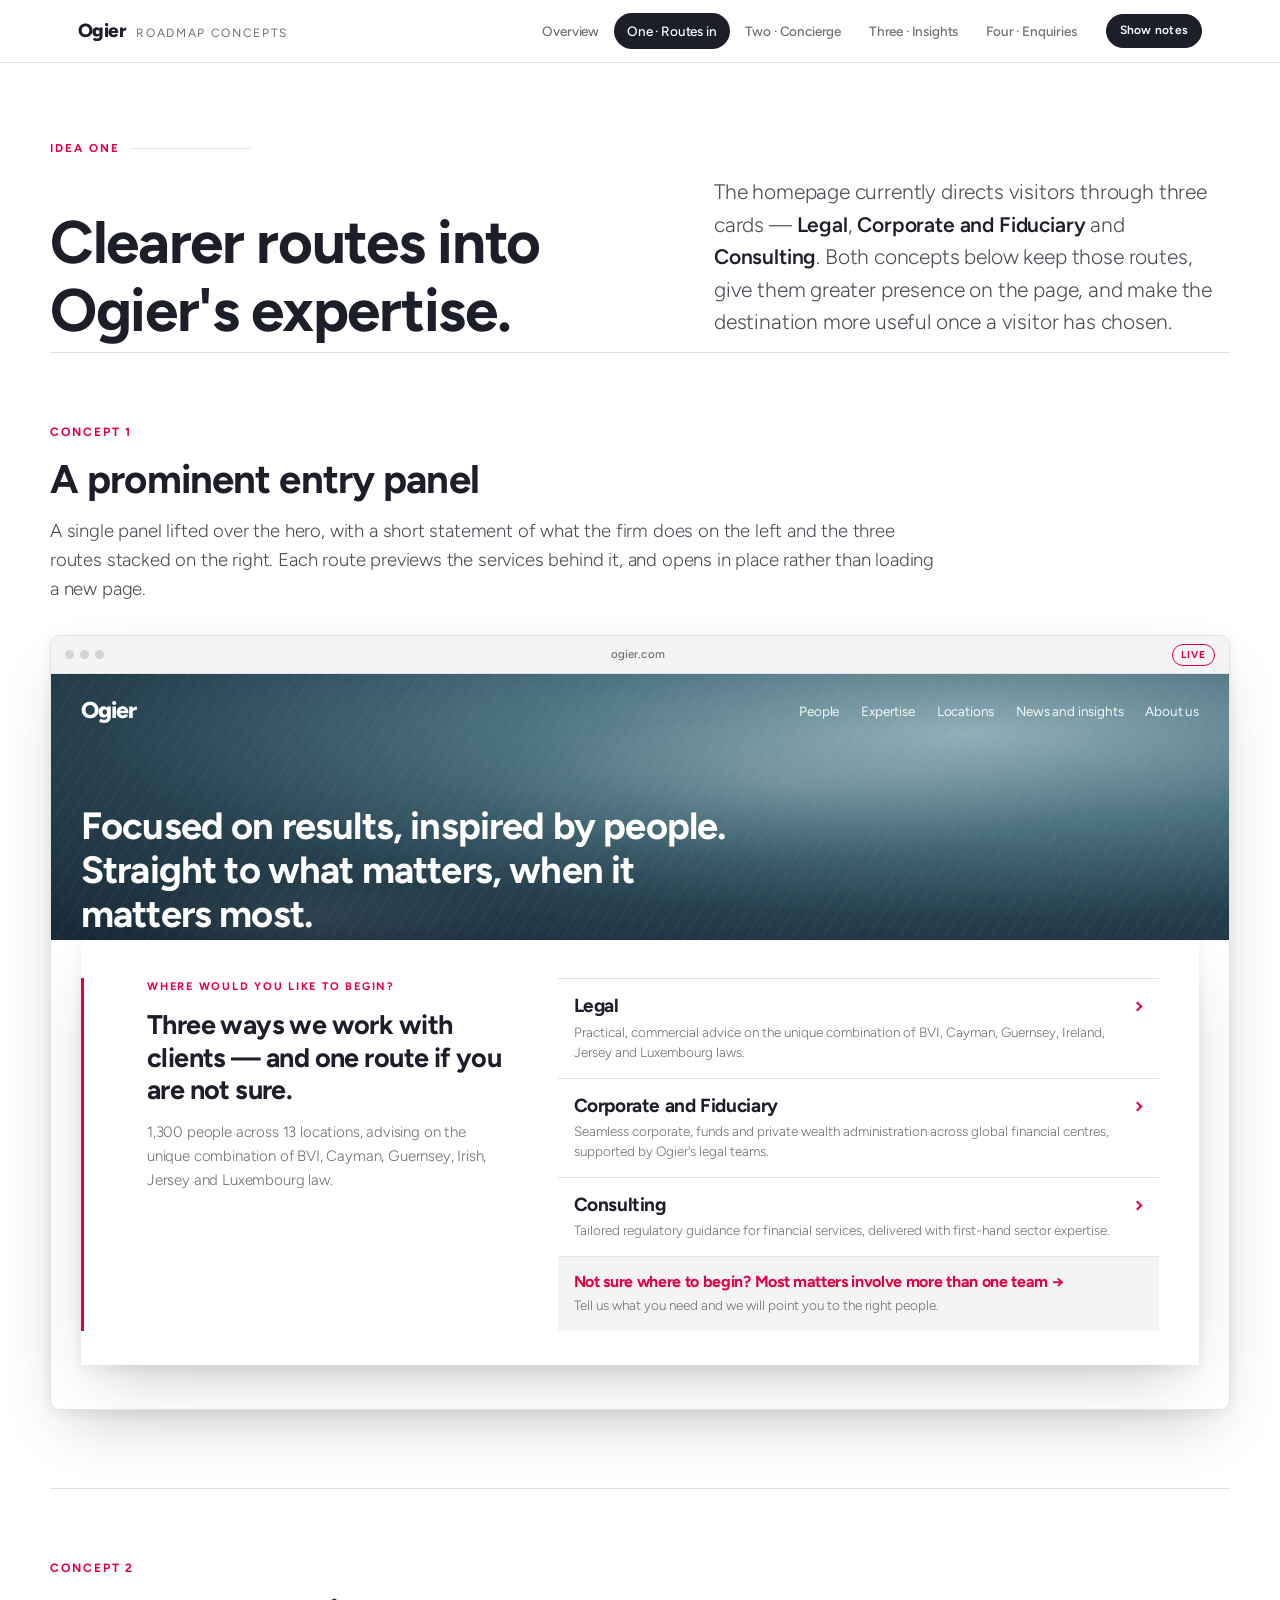
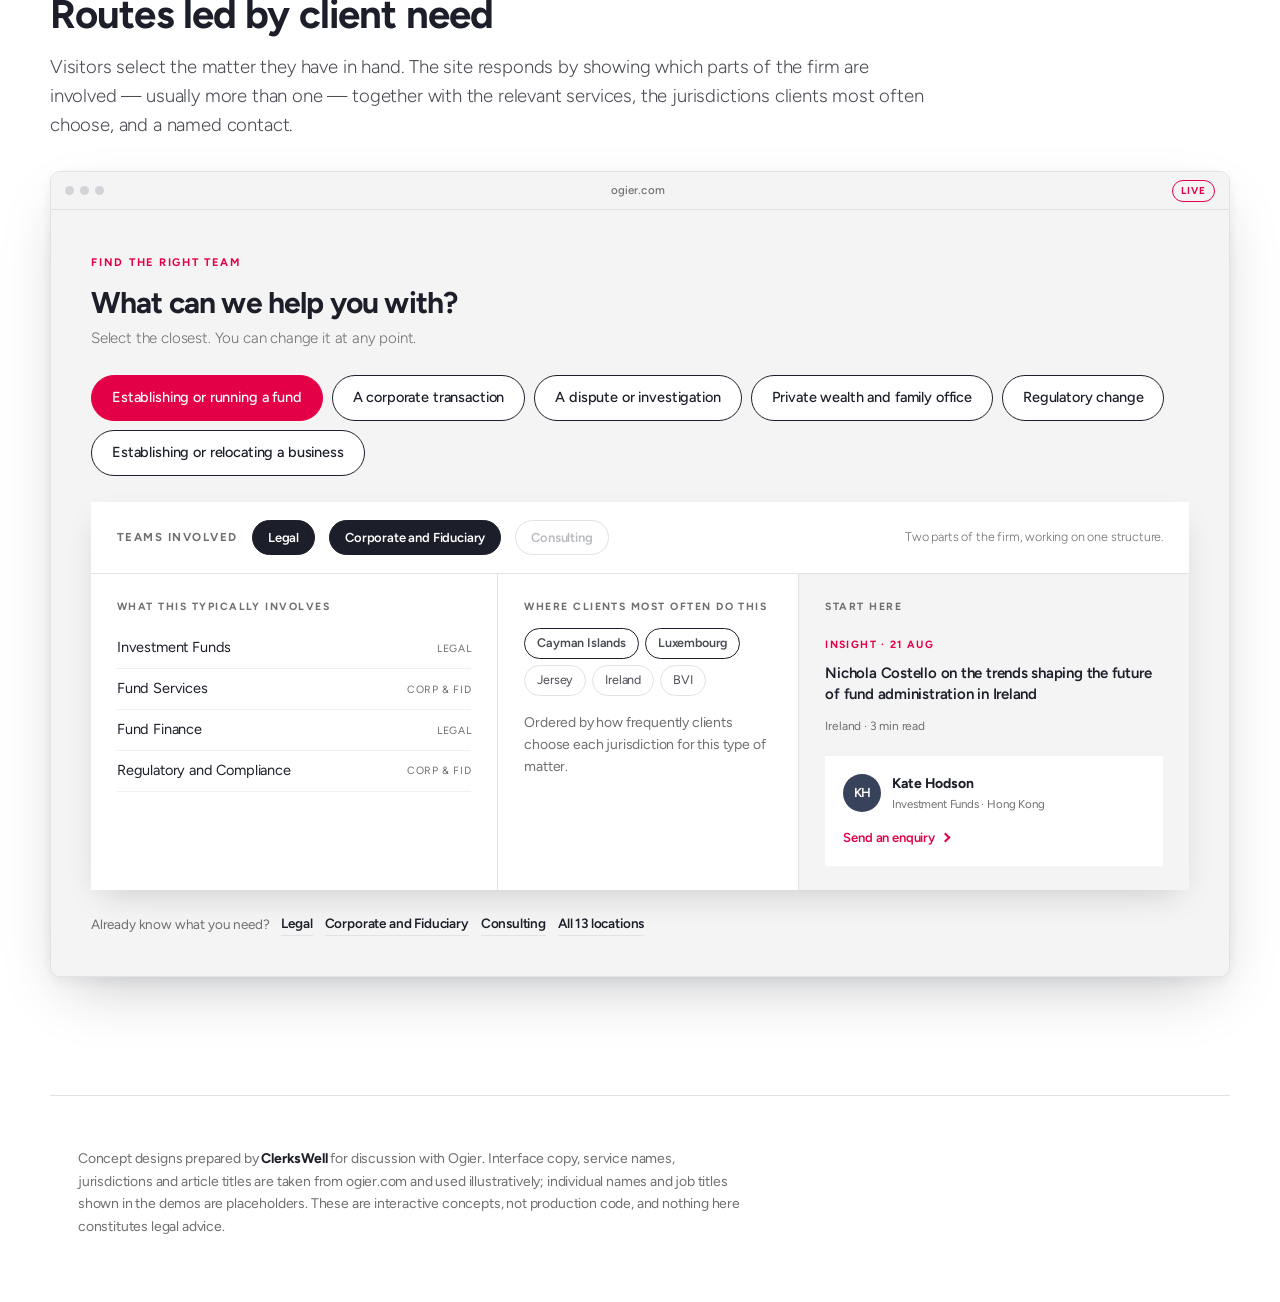
==== commit 992fe807: "Add files via upload" ====
--- a/idea-one.html
+++ b/idea-one.html
@@ -3,7 +3,7 @@
 <head>
 <meta charset="utf-8">
 <meta name="viewport" content="width=device-width, initial-scale=1">
-<title>Idea One: Audience routing | Ogier roadmap concepts</title>
+<title>Idea One: Routes into our expertise | Ogier roadmap concepts</title>
 <meta name="description" content="Concept designs for the Ogier website roadmap, prepared by ClerksWell.">
 <style>
 /* ── Ogier roadmap concepts · ClerksWell ──────────────────────────────
@@ -95,6 +95,10 @@
 /* annotation blocks — hidden in presentation mode */
 .anno{transition:opacity .25s var(--ease)}
 body.present .anno{display:none !important}
+/* with the commentary hidden, let the headings use the full measure */
+body.present .concept__head{grid-template-columns:1fr; margin-bottom:32px}
+body.present .concept__head h2{max-width:24ch}
+body.present .concept__head .sub{max-width:74ch}
 
 .note{
   border-left:2px solid var(--crimson); background:var(--surface); padding:16px 20px;
@@ -102,7 +106,23 @@
 }
 .note strong{color:var(--ink)}
 
-/* ── content cards (shared by both idea pages) ──────────────── */
+/* ── buttons, guardrails, plain cards (shared) ──────────────── */
+.gcard{background:var(--white); border:1px solid var(--line)}
+.guard{
+  display:flex; gap:10px; align-items:flex-start; background:#FFF6F8; border-left:2px solid var(--crimson);
+  padding:11px 14px; font-size:12.5px; line-height:1.5; color:var(--ink-80);
+}
+.guard b{color:var(--ink); font-weight:600}
+.gbtn{
+  display:inline-flex; align-items:center; gap:8px; background:var(--ink); color:#fff;
+  border-radius:100px; padding:9px 18px; font-size:13px; font-weight:600; text-decoration:none;
+  transition:.2s var(--ease);
+}
+.gbtn:hover{background:var(--crimson)}
+.gbtn--ghost{background:none; color:var(--ink); border:1px solid var(--line)}
+.gbtn--ghost:hover{background:var(--surface); color:var(--ink); border-color:var(--ink)}
+
+/* ── content cards (shared across idea pages) ──────────────── */
 .icard{text-decoration:none; display:block}
 .icard .t{font-size:10.5px; font-weight:700; letter-spacing:.13em; text-transform:uppercase; color:var(--crimson)}
 .icard h5{font-size:15px; line-height:1.35; margin:7px 0 6px; font-weight:600; letter-spacing:-.015em}
@@ -115,6 +135,14 @@
 .pcard small{display:block; font-size:11.5px; color:var(--ink-60)}
 .pcard .go{display:inline-flex; align-items:center; gap:7px; margin-top:13px; font-size:13px; font-weight:600; color:var(--crimson)}
 
+/* ── four-across principle cards (shared) ───────────────────── */
+.rails{display:grid; grid-template-columns:repeat(4,1fr); gap:1px; background:var(--line); border:1px solid var(--line)}
+.rails > div{background:var(--white); padding:22px 24px}
+.rails b{display:block; font-size:15px; font-weight:600; letter-spacing:-.018em; margin-bottom:8px}
+.rails p{font-size:13.5px; line-height:1.55; color:var(--ink-60); font-weight:300; margin:0}
+.rails .ic{width:26px; height:26px; margin-bottom:13px; color:var(--crimson)}
+@media (max-width:900px){ .rails{grid-template-columns:1fr} }
+
 /* ── concept scaffolding ─────────────────────────────────────── */
 .concept{padding:70px 0 78px; border-top:1px solid var(--line)}
 .concept__head{display:grid; grid-template-columns:minmax(0,1fr) minmax(0,360px); gap:48px; align-items:start; margin-bottom:38px}
@@ -211,8 +239,10 @@
   .wrap{padding:0 18px}
   .deckbar__brand span{display:none}
 }
+@media (max-width:1180px){
+  .navtail{display:none}
+}
 @media (max-width:780px){
-  .navtail{display:none}
   .deckbar__in{gap:8px}
   .deckbar__nav{gap:0}
   .deckbar__nav a{padding:7px 9px; font-size:12.5px}
@@ -230,7 +260,6 @@
 </style>
 <style>
 /* ═══ IDEA ONE ═══════════════════════════════════════════════ */
-
 /* — Concept A: the shelf — */
 .shelfzone{background:var(--white); padding:0 30px 44px; margin-top:-64px; position:relative; z-index:7}
 .shelf{background:var(--white); box-shadow:var(--shadow-lg); padding:38px 40px 34px; position:relative}
@@ -293,69 +322,6 @@
   margin:30px 0 0 26px; padding-top:24px; border-top:1px solid var(--line);
   display:grid; grid-template-columns:1fr 1fr 250px; gap:26px;
 }
-/* — Concept B: split panels — */
-.panels{display:flex; height:420px; overflow:hidden; background:var(--ink)}
-.panel{position:relative; flex:1 1 33.333%; overflow:hidden; transition:flex-basis .55s var(--ease), flex-grow .55s var(--ease); cursor:pointer; border-right:1px solid rgba(255,255,255,.14)}
-.panel:last-child{border-right:0}
-.panel__bg{position:absolute; inset:0; transition:transform .8s var(--ease), opacity .4s var(--ease)}
-.panel[data-key="legal"] .panel__bg{background:linear-gradient(165deg,#3A5766 0%,#1B2A34 100%)}
-.panel[data-key="cf"] .panel__bg{background:linear-gradient(165deg,#3C4761 0%,#1D2331 100%)}
-.panel[data-key="con"] .panel__bg{background:linear-gradient(165deg,#63384C 0%,#2A1B24 100%)}
-.panel__bg::after{
-  content:""; position:absolute; inset:0; opacity:.5;
-  background:repeating-linear-gradient(118deg,rgba(255,255,255,.07) 0 2px,rgba(255,255,255,0) 2px 14px),
-             radial-gradient(60% 50% at 70% 25%,rgba(255,255,255,.16),rgba(255,255,255,0) 70%);
-}
-.panel:hover .panel__bg{transform:scale(1.05)}
-.panel__face{position:absolute; inset:auto 0 0 0; padding:30px 28px; color:#fff; z-index:2}
-.panel__face .n{font-size:11px; font-weight:700; letter-spacing:.16em; opacity:.6}
-.panel__face h4{font-size:24px; margin:9px 0 0; line-height:1.15}
-.panel__face p{
-  font-size:13.5px; line-height:1.55; font-weight:300; margin:11px 0 0; max-width:34ch;
-  transition:.35s var(--ease); color:rgba(255,255,255,.72);
-}
-.panel__face .go{
-  display:inline-flex; align-items:center; gap:9px; font-size:13px; font-weight:600; margin-top:15px;
-  transition:.35s var(--ease); color:rgba(255,255,255,.85);
-}
-.panel__face .go .chev{color:var(--crimson-lt); transition:.3s var(--ease)}
-.panel:hover .panel__face p{color:rgba(255,255,255,.92)}
-.panel:hover .panel__face .go{color:#fff}
-.panel:hover .panel__face .go .chev{transform:rotate(45deg) translate(3px,-3px)}
-.panels:not([data-open=""]) .panel{flex:0 0 88px}
-.panels:not([data-open=""]) .panel .panel__face{display:none}
-.panels[data-open] .panel.is-open{flex:1 1 auto}
-.panel__rail{display:none; position:absolute; inset:0; z-index:3; color:#fff; padding:26px 0}
-.panels:not([data-open=""]) .panel:not(.is-open) .panel__rail{display:flex; flex-direction:column; align-items:center; gap:18px}
-.panel__rail .rn{font-size:10px; font-weight:700; letter-spacing:.14em; opacity:.55}
-.panel__rail .rt{writing-mode:vertical-rl; font-size:14px; font-weight:600; letter-spacing:.02em; white-space:nowrap}
-.panel:not(.is-open):hover .panel__rail{color:#fff}
-.panel__menu{
-  position:relative; z-index:2; display:none; height:100%; padding:30px 34px; color:#fff;
-  overflow:auto; animation:fadein .4s var(--ease);
-}
-.panel.is-open .panel__menu{display:block}
-.pm__top{display:flex; align-items:flex-start; gap:20px; border-bottom:1px solid rgba(255,255,255,.2); padding-bottom:18px; margin-bottom:20px}
-.pm__top h4{font-size:26px; margin:0 0 8px}
-.pm__top p{font-size:14px; line-height:1.55; font-weight:300; color:rgba(255,255,255,.78); margin:0; max-width:64ch}
-.pmclose{margin-left:auto; flex:none; width:34px; height:34px; border:1px solid rgba(255,255,255,.35); border-radius:50%; color:#fff; display:grid; place-items:center; font-size:16px; transition:.2s var(--ease)}
-.pmclose:hover{background:rgba(255,255,255,.15)}
-.pm__grid{display:grid; grid-template-columns:repeat(4,1fr); gap:26px}
-.pm__grid h6{font-size:10.5px; font-weight:700; letter-spacing:.14em; text-transform:uppercase; color:var(--crimson-lt); margin:0 0 11px}
-.pm__grid a{display:block; text-decoration:none; font-size:13.5px; padding:5px 0; color:rgba(255,255,255,.86); transition:.16s var(--ease)}
-.pm__grid a:hover{color:#fff; padding-left:5px}
-.pm__feat{background:rgba(255,255,255,.08); padding:16px; border-left:2px solid var(--crimson-lt)}
-.pm__feat .t{font-size:10px; font-weight:700; letter-spacing:.13em; text-transform:uppercase; color:var(--crimson-lt)}
-.pm__feat h5{font-size:14.5px; line-height:1.35; margin:8px 0 8px; font-weight:600}
-.pm__feat small{font-size:11.5px; color:rgba(255,255,255,.6)}
-.pm__cta{
-  display:flex; align-items:center; gap:22px; flex-wrap:wrap; margin-top:24px; padding-top:18px;
-  border-top:1px solid rgba(255,255,255,.18); font-size:13.5px;
-}
-.pm__cta a{display:inline-flex; align-items:center; gap:9px; text-decoration:none; font-weight:600; color:#fff}
-.pm__cta a .chev{color:var(--crimson-lt)}
-.pm__cta a:hover .chev{transform:rotate(45deg) translate(3px,-3px)}
-.pm__cta span{color:rgba(255,255,255,.55); font-weight:300; margin-left:auto; font-size:12.5px}
 
 /* — Concept C: route finder — */
 .finder{background:var(--surface); padding:44px 40px 40px}
@@ -396,8 +362,7 @@
 @media (max-width:900px){
   .shelf__root,.sdetail__grid{grid-template-columns:1fr; gap:26px}
   .sdetail__cols{grid-template-columns:repeat(2,1fr)}
-  .sdetail__foot,.fo__body,.pm__grid{grid-template-columns:1fr}
-  .panels{height:auto; flex-direction:column}
+  .sdetail__foot,.fo__body{grid-template-columns:1fr}
   .shelfzone{padding:0 16px 30px}
   .shelf{padding:26px 22px}
   .finder{padding:28px 20px}
@@ -410,8 +375,10 @@
     <a class="deckbar__brand" href="index.html">Ogier <span>Roadmap concepts</span></a>
     <nav class="deckbar__nav">
       <a href="index.html">Overview</a>
-      <a href="idea-one.html" aria-current="page">Idea One<span class="navtail"> · Audience routing</span></a>
-      <a href="idea-two.html">Idea Two<span class="navtail"> · Digital concierge</span></a>
+      <a href="idea-one.html" aria-current="page">One<span class="navtail"> · Routes in</span></a>
+      <a href="idea-two.html">Two<span class="navtail"> · Concierge</span></a>
+      <a href="idea-three.html">Three<span class="navtail"> · Insights</span></a>
+      <a href="idea-four.html">Four<span class="navtail"> · Enquiries</span></a>
       <button class="annotoggle" id="annotoggle" data-on="false" type="button">Show notes</button>
     </nav>
   </div>
@@ -419,21 +386,20 @@
 <main>
 <section class="wrap intro">
   <p class="eyebrow">Idea One</p>
-  <h1>Better ways in, for people who don't know our org chart.</h1>
-  <p class="lede">The homepage currently routes visitors through three cards named after Ogier's
-  business lines — <strong>Legal</strong>, <strong>Corporate and Fiduciary</strong> and
-  <strong>Consulting</strong>. Three concepts follow, each keeping those lines intact but making
-  the choice easier to make and the journey after the click worth taking.</p>
+  <h1>Clearer routes into Ogier's expertise.</h1>
+  <p class="lede">The homepage currently directs visitors through three cards — <strong>Legal</strong>,
+  <strong>Corporate and Fiduciary</strong> and <strong>Consulting</strong>. Both concepts below keep
+  those routes, give them greater presence on the page, and make the destination more useful once
+  a visitor has chosen.</p>
 </section>
 
 <section class="wrap anno" style="padding:34px 0 10px">
   <div class="note">
-    <strong>The problem, briefly.</strong> The three cards sit low on the hero, share one visual
-    weight and use internal labels. A fund manager arriving from a Google result does not know
-    whether fund formation is "Legal" or "Corporate and Fiduciary" — and the honest answer is
-    usually <em>both</em>, which is precisely Ogier's advantage and precisely what the current
-    component hides. Every concept below is judged on two things: does it make the first click
-    obvious, and does the second screen reward it?
+    <strong>The opportunity.</strong> The three routes are named after the way the firm is
+    organised. A client with a fund to establish is rarely certain whether that begins with Legal
+    or with Corporate and Fiduciary, and in most cases the answer is both — which is the strength
+    of the model, and the part the current component does not convey. The concepts that follow
+    either defer that question until we have helped, or answer it on the visitor's behalf.
   </div>
 </section>
 
@@ -442,15 +408,15 @@
   <div class="concept__head">
     <div>
       <p class="concept__num">Concept 1</p>
-      <h2>The shelf</h2>
-      <p class="sub">A single white plane lifted over the hero video, headline on the left and the
-      three routes stacked on the right. Closest in spirit to the UBS component — and the safest
-      to build.</p>
+      <h2>A prominent entry panel</h2>
+      <p class="sub">A single panel lifted over the hero, with a short statement of what the firm
+      does on the left and the three routes stacked on the right. Each route previews the services
+      behind it, and opens in place rather than loading a new page.</p>
     </div>
     <ul class="whylist anno">
-      <li><b>Lifts the choice up the page.</b> The card overlaps the hero rather than sitting under it, so the routes are visible without scrolling.</li>
-      <li><b>Hover gives a preview.</b> Each row reveals its sub-services, so people self-select before they commit to a click.</li>
-      <li><b>The second screen stays put.</b> Clicking swaps the card in place, keeping the hero and avoiding a page load.</li>
+      <li><b>Raises the choice up the page.</b> The panel overlaps the hero, so all three routes are visible without scrolling.</li>
+      <li><b>Shows what sits behind each route.</b> A preview of the services within lets visitors choose with confidence.</li>
+      <li><b>Keeps visitors on the homepage.</b> Selecting a route opens the second level in place, preserving the hero.</li>
     </ul>
   </div>
 
@@ -476,10 +442,10 @@
 
             <div class="shelf__root">
               <div class="shelf__lead">
-                <span class="k">Where would you like to start?</span>
-                <h3>Three ways we work with clients — and one route if you're not sure.</h3>
-                <p>1,300 people across 13 locations, advising on BVI, Cayman, Guernsey, Irish,
-                Jersey and Luxembourg law.</p>
+                <span class="k">Where would you like to begin?</span>
+                <h3>Three ways we work with clients — and one route if you are not sure.</h3>
+                <p>1,300 people across 13 locations, advising on the unique combination of BVI,
+                Cayman, Guernsey, Irish, Jersey and Luxembourg law.</p>
               </div>
               <div class="shelf__rows">
                 <button class="srow" data-open="legal" type="button">
@@ -501,8 +467,8 @@
                   <span class="chev"></span>
                 </button>
                 <button class="srow srow--alt" data-open="legal" type="button">
-                  <span class="srow__t">Not sure which you need? Most clients need more than one →</span>
-                  <span class="srow__d">Answer one question and we'll point you at the right teams.</span>
+                  <span class="srow__t">Not sure where to begin? Most matters involve more than one team →</span>
+                  <span class="srow__d">Tell us what you need and we will point you to the right people.</span>
                 </button>
               </div>
             </div>
@@ -513,8 +479,8 @@
                 <div class="sdetail__lead">
                   <h4>Legal</h4>
                   <p>Practical, commercial advice on the unique combination of BVI, Cayman,
-                  Guernsey, Ireland, Jersey and Luxembourg laws — often alongside our Corporate
-                  and Fiduciary teams on the same structure.</p>
+                  Guernsey, Ireland, Jersey and Luxembourg laws — frequently alongside our
+                  Corporate and Fiduciary teams on the same structure.</p>
                   <div class="sdetail__stat">
                     <div><b>14</b><span>SERVICES</span></div>
                     <div><b>6</b><span>LEGAL SYSTEMS</span></div>
@@ -534,8 +500,8 @@
                 <a class="icard" href="#c1"><span class="t">Insight · 4 Sept</span><h5>Luxembourg's new carried interest regime</h5><span class="m">Aurélie Clementz · Luxembourg</span></a>
                 <a class="icard" href="#c1"><span class="t">Deal · 2 Sept</span><h5>Ogier advises Apollo funds on easyJet purchase</h5><span class="m">Corporate · Jersey</span></a>
                 <div class="pcard">
-                  <div class="who"><span class="av">SM</span><div><b>Steve Meiklejohn</b><small>Global Practice Lead</small></div></div>
-                  <span class="go">Talk to the Legal team <span class="chev"></span></span>
+                  <div class="who"><span class="av">SM</span><div><b>Steve Meiklejohn</b><small>Legal · Jersey</small></div></div>
+                  <span class="go">Speak to the Legal team <span class="chev"></span></span>
                 </div>
               </div>
             </div>
@@ -546,7 +512,7 @@
                 <div class="sdetail__lead">
                   <h4>Corporate and Fiduciary</h4>
                   <p>Seamless corporate, funds and private wealth administration across global
-                  financial centres — with Ogier's legal teams on the same side of the table.</p>
+                  financial centres, supported throughout by Ogier's legal teams.</p>
                   <div class="sdetail__stat">
                     <div><b>8</b><span>SERVICES</span></div>
                     <div><b>13</b><span>LOCATIONS</span></div>
@@ -565,7 +531,7 @@
                 <a class="icard" href="#c1"><span class="t">Guide · 10 Aug</span><h5>At a Glance Guide to Trustee and Agency Services</h5><span class="m">Global</span></a>
                 <div class="pcard">
                   <div class="who"><span class="av">NC</span><div><b>Nichola Costello</b><small>Fund Services · Ireland</small></div></div>
-                  <span class="go">Talk to the administration team <span class="chev"></span></span>
+                  <span class="go">Speak to the administration team <span class="chev"></span></span>
                 </div>
               </div>
             </div>
@@ -575,8 +541,8 @@
               <div class="sdetail__grid">
                 <div class="sdetail__lead">
                   <h4>Consulting</h4>
-                  <p>Tailored regulatory guidance for financial services, delivered by people who
-                  have sat on the other side of the regulator's desk.</p>
+                  <p>Tailored regulatory guidance for financial services, delivered with first-hand
+                  sector expertise and supported by e-learning built for the same audiences.</p>
                   <div class="sdetail__stat">
                     <div><b>3</b><span>SERVICES</span></div>
                     <div><b>4</b><span>CORE JURISDICTIONS</span></div>
@@ -585,7 +551,7 @@
                 </div>
                 <div class="sdetail__cols">
                   <a href="#c1">Ogier Regulatory Consulting</a><a href="#c1">Ogier e-learning</a><a href="#c1">eDiscovery Services</a>
-                  <a href="#c1">Cayman AML/CFT training</a><a href="#c1">BVI CRS training</a><a href="#c1">Economic Substance</a>
+                  <a href="#c1">Cayman Islands AML/CFT training</a><a href="#c1">BVI CRS training</a><a href="#c1">Economic Substance</a>
                 </div>
               </div>
               <div class="sdetail__foot">
@@ -593,7 +559,7 @@
                 <a class="icard" href="#c1"><span class="t">Newsletter · 14 Aug</span><h5>Asset Management Essentials: Ireland — Q3 2026</h5><span class="m">Ireland</span></a>
                 <div class="pcard">
                   <div class="who"><span class="av">SW</span><div><b>Stuart Watson</b><small>Regulatory · London</small></div></div>
-                  <span class="go">Talk to the consulting team <span class="chev"></span></span>
+                  <span class="go">Speak to the consulting team <span class="chev"></span></span>
                 </div>
               </div>
             </div>
@@ -605,12 +571,12 @@
   </div>
   <p class="demohint anno">
     <svg width="15" height="15" viewBox="0 0 24 24" fill="none" stroke="currentColor" stroke-width="2"><path d="M9 11.5V5a2 2 0 1 1 4 0v6"/><path d="M13 11V4a2 2 0 1 1 4 0v8"/><path d="M17 11.5V7a2 2 0 1 1 4 0v9a6 6 0 0 1-6 6h-2a7 7 0 0 1-6-4l-2.5-4a2 2 0 0 1 3.2-2.3L9 14"/></svg>
-    Hover a row to preview its services · click to open the second level in place
+    Hover a route to preview its services, then select one to open the second level in place
   </p>
   <dl class="build anno">
-    <div><dt>Effort</dt><dd>Low — one new homepage component, no IA change.</dd></div>
-    <div><dt>Content needed</dt><dd>One sentence per line, plus a curated four services each.</dd></div>
-    <div><dt>Roadmap slot</dt><dd>Phase 1. A quick, visible win in the first release.</dd></div>
+    <div><dt>Effort</dt><dd>Contained. One new homepage component, with no change to the information architecture.</dd></div>
+    <div><dt>Content required</dt><dd>A single sentence per route, and four curated services behind each.</dd></div>
+    <div><dt>Suggested phase</dt><dd>Phase one — a visible improvement that can go live early.</dd></div>
   </dl>
 </section>
 
@@ -619,173 +585,15 @@
   <div class="concept__head">
     <div>
       <p class="concept__num">Concept 2</p>
-      <h2>Three doors</h2>
-      <p class="sub">The three lines become full-height panels with their own character. Choose one
-      and it opens across the whole band into a browsable menu, with the other two kept as rails so
-      switching costs nothing.</p>
+      <h2>Routes led by client need</h2>
+      <p class="sub">Visitors select the matter they have in hand. The site responds by showing
+      which parts of the firm are involved — usually more than one — together with the relevant
+      services, the jurisdictions clients most often choose, and a named contact.</p>
     </div>
     <ul class="whylist anno">
-      <li><b>Gives each line an identity.</b> Right now they are three identical grey boxes; here they get distinct colour and weight.</li>
-      <li><b>No dead end.</b> The unchosen routes stay on screen as rails — visitors who guessed wrong recover in one click.</li>
-      <li><b>Holds a real menu.</b> The open state has room for services, a sector cut and a featured piece, so it can replace a mega-menu drop.</li>
-    </ul>
-  </div>
-
-  <div class="frame">
-    <div class="frame__bar">
-      <div class="frame__dots"><i></i><i></i><i></i></div>
-      <div class="frame__url">ogier.com</div>
-      <div class="frame__tag">Live</div>
-    </div>
-    <div class="frame__body">
-      <div class="panels" id="panels" data-open="">
-
-        <article class="panel" data-key="legal">
-          <div class="panel__bg"></div>
-          <div class="panel__rail"><span class="rn">01</span><span class="rt">Legal</span></div>
-          <div class="panel__face">
-            <span class="n">01</span>
-            <h4>Legal</h4>
-            <p>Practical, commercial advice on BVI, Cayman, Guernsey, Irish, Jersey and Luxembourg law.</p>
-            <span class="go">14 services <span class="chev"></span></span>
-          </div>
-          <div class="panel__menu">
-            <div class="pm__top">
-              <div><h4>Legal</h4><p>Six legal systems, one team. Most instructions run alongside our Corporate and Fiduciary colleagues on the same structure.</p></div>
-              <button class="pmclose" type="button" aria-label="Close">×</button>
-            </div>
-            <div class="pm__grid">
-              <div>
-                <h6>Transactions</h6>
-                <a href="#c2">Banking and Finance</a><a href="#c2">Corporate</a><a href="#c2">Investment Funds</a>
-                <a href="#c2">Listing Services</a><a href="#c2">Private Equity</a>
-              </div>
-              <div>
-                <h6>Risk and disputes</h6>
-                <a href="#c2">Dispute Resolution</a><a href="#c2">Regulatory</a><a href="#c2">Restructuring and Insolvency</a>
-                <a href="#c2">Fraud and Asset Tracing</a><a href="#c2">International Arbitration</a>
-              </div>
-              <div>
-                <h6>People and wealth</h6>
-                <a href="#c2">Private Wealth</a><a href="#c2">Trust Advisory Group</a><a href="#c2">Employment and Immigration</a>
-                <a href="#c2">Relocation Services</a><a href="#c2">Property Law</a>
-              </div>
-              <div class="pm__feat">
-                <span class="t">Insight · 19 Aug</span>
-                <h5>When compute becomes capital: Cayman, digital assets and the financialisation of AI</h5>
-                <small>Racheal Muldoon · Cayman Islands</small>
-              </div>
-            </div>
-            <div class="pm__cta"><a href="#c2">See all 14 Legal services <span class="chev"></span></a><a href="#c2">Speak to the Legal team <span class="chev"></span></a><span>Six legal systems · 13 locations</span></div>
-          </div>
-        </article>
-
-        <article class="panel" data-key="cf">
-          <div class="panel__bg"></div>
-          <div class="panel__rail"><span class="rn">02</span><span class="rt">Corporate and Fiduciary</span></div>
-          <div class="panel__face">
-            <span class="n">02</span>
-            <h4>Corporate and Fiduciary</h4>
-            <p>Corporate, funds and private wealth administration across global financial centres.</p>
-            <span class="go">8 services <span class="chev"></span></span>
-          </div>
-          <div class="panel__menu">
-            <div class="pm__top">
-              <div><h4>Corporate and Fiduciary</h4><p>Administration that sits beside the legal advice rather than after it — one relationship across 13 locations.</p></div>
-              <button class="pmclose" type="button" aria-label="Close">×</button>
-            </div>
-            <div class="pm__grid">
-              <div>
-                <h6>Administration</h6>
-                <a href="#c2">Corporate Services</a><a href="#c2">Fund Services</a><a href="#c2">Private Wealth Services</a>
-                <a href="#c2">Corporate Administration</a><a href="#c2">Investor Services</a>
-              </div>
-              <div>
-                <h6>Governance and control</h6>
-                <a href="#c2">Governance Services</a><a href="#c2">Regulatory and Compliance</a>
-                <a href="#c2">Accounting and Financial Reporting</a><a href="#c2">Real Estate Services</a>
-              </div>
-              <div>
-                <h6>Tools and training</h6>
-                <a href="#c2">Ogier Connect</a><a href="#c2">BVI CRS Training</a>
-                <a href="#c2">Cayman AML/CFT Training</a>
-              </div>
-              <div class="pm__feat">
-                <span class="t">Insight · 21 Aug</span>
-                <h5>Nichola Costello on the trends shaping the future of fund administration in Ireland</h5>
-                <small>Ireland</small>
-              </div>
-            </div>
-            <div class="pm__cta"><a href="#c2">See all 8 Corporate and Fiduciary services <span class="chev"></span></a><a href="#c2">Speak to the administration team <span class="chev"></span></a><span>13 locations · 29 languages</span></div>
-          </div>
-        </article>
-
-        <article class="panel" data-key="con">
-          <div class="panel__bg"></div>
-          <div class="panel__rail"><span class="rn">03</span><span class="rt">Consulting</span></div>
-          <div class="panel__face">
-            <span class="n">03</span>
-            <h4>Consulting</h4>
-            <p>Regulatory guidance for financial services, from people with first-hand sector experience.</p>
-            <span class="go">3 services <span class="chev"></span></span>
-          </div>
-          <div class="panel__menu">
-            <div class="pm__top">
-              <div><h4>Consulting</h4><p>Regulatory change, translated into what your board has to do about it — and the training to make it stick.</p></div>
-              <button class="pmclose" type="button" aria-label="Close">×</button>
-            </div>
-            <div class="pm__grid">
-              <div>
-                <h6>Advisory</h6>
-                <a href="#c2">Ogier Regulatory Consulting</a><a href="#c2">Economic Substance</a>
-                <a href="#c2">Financial crime and AML</a><a href="#c2">Governance reviews</a>
-              </div>
-              <div>
-                <h6>Training</h6>
-                <a href="#c2">Ogier e-learning</a><a href="#c2">Cayman AML/CFT training</a><a href="#c2">BVI CRS training</a>
-              </div>
-              <div>
-                <h6>Investigations</h6>
-                <a href="#c2">eDiscovery Services</a><a href="#c2">Dawn raid services</a><a href="#c2">Investigations support</a>
-              </div>
-              <div class="pm__feat">
-                <span class="t">Insight · 14 Aug</span>
-                <h5>Navigating the latest Register of Overseas Entities requirements</h5>
-                <small>Stuart Watson · London</small>
-              </div>
-            </div>
-            <div class="pm__cta"><a href="#c2">See all Consulting services <span class="chev"></span></a><a href="#c2">Speak to the consulting team <span class="chev"></span></a><span>Regulatory guidance and e-learning</span></div>
-          </div>
-        </article>
-
-      </div>
-    </div>
-  </div>
-  <p class="demohint anno">
-    <svg width="15" height="15" viewBox="0 0 24 24" fill="none" stroke="currentColor" stroke-width="2"><path d="M9 11.5V5a2 2 0 1 1 4 0v6"/><path d="M13 11V4a2 2 0 1 1 4 0v8"/><path d="M17 11.5V7a2 2 0 1 1 4 0v9a6 6 0 0 1-6 6h-2a7 7 0 0 1-6-4l-2.5-4a2 2 0 0 1 3.2-2.3L9 14"/></svg>
-    Click a panel to open it · the other two stay as rails, click either to switch
-  </p>
-  <dl class="build anno">
-    <div><dt>Effort</dt><dd>Medium — needs art direction and three pieces of hero imagery.</dd></div>
-    <div><dt>Content needed</dt><dd>A grouped menu per line, plus one featured piece each.</dd></div>
-    <div><dt>Roadmap slot</dt><dd>Phase 2, alongside a mega-menu rethink — the same data feeds both.</dd></div>
-  </dl>
-</section>
-
-<!-- ══ CONCEPT 3 ══════════════════════════════════════════ -->
-<section class="wrap concept" id="c3">
-  <div class="concept__head">
-    <div>
-      <p class="concept__num">Concept 3</p>
-      <h2>Start with the need, not the department</h2>
-      <p class="sub">The most ambitious of the three. Visitors pick the situation they are in;
-      Ogier answers by showing which of the three lines are involved — usually more than one — and
-      the exact services, jurisdictions and people behind it.</p>
-    </div>
-    <ul class="whylist anno">
-      <li><b>Turns structure into a selling point.</b> Watching two lines light up together is the "one firm" pitch, made visual.</li>
-      <li><b>Matches how people search.</b> Nobody types "corporate and fiduciary"; they type "set up a fund in Cayman".</li>
-      <li><b>Nothing is lost.</b> The three business lines remain underneath for people who already know what they want.</li>
+      <li><b>Presents the firm as clients experience it.</b> Two teams engaged on a single matter is the clearest expression of how Ogier works.</li>
+      <li><b>Matches the language clients use.</b> Enquiries arrive described as matters, not as departments.</li>
+      <li><b>Loses nothing.</b> The three routes remain beneath, for visitors who already know where they are going.</li>
     </ul>
   </div>
 
@@ -797,46 +605,46 @@
     </div>
     <div class="frame__body">
       <div class="finder">
-        <p class="finder__k">Route finder</p>
-        <h3>I need help with <em>…</em></h3>
-        <p class="finder__sub">Pick the closest. You can change it at any point.</p>
+        <p class="finder__k">Find the right team</p>
+        <h3>What can we help you with?</h3>
+        <p class="finder__sub">Select the closest. You can change it at any point.</p>
         <div class="finder__chips" id="fchips">
-          <button class="fchip" type="button" data-k="funds" aria-pressed="false">Launching or running a fund</button>
-          <button class="fchip" type="button" data-k="deal" aria-pressed="false">Doing a deal</button>
+          <button class="fchip" type="button" data-k="funds" aria-pressed="false">Establishing or running a fund</button>
+          <button class="fchip" type="button" data-k="deal" aria-pressed="false">A corporate transaction</button>
           <button class="fchip" type="button" data-k="dispute" aria-pressed="false">A dispute or investigation</button>
-          <button class="fchip" type="button" data-k="wealth" aria-pressed="false">Family and private wealth</button>
-          <button class="fchip" type="button" data-k="reg" aria-pressed="false">Keeping up with regulation</button>
-          <button class="fchip" type="button" data-k="move" aria-pressed="false">Setting up or moving a business</button>
+          <button class="fchip" type="button" data-k="wealth" aria-pressed="false">Private wealth and family office</button>
+          <button class="fchip" type="button" data-k="reg" aria-pressed="false">Regulatory change</button>
+          <button class="fchip" type="button" data-k="move" aria-pressed="false">Establishing or relocating a business</button>
         </div>
         <div class="finder__out" id="fout" hidden></div>
         <div class="finder__alt">
           <span>Already know what you need?</span>
-          <a href="#c3">Legal</a><a href="#c3">Corporate and Fiduciary</a><a href="#c3">Consulting</a>
-          <a href="#c3">All 13 locations</a>
+          <a href="#c2">Legal</a><a href="#c2">Corporate and Fiduciary</a><a href="#c2">Consulting</a>
+          <a href="#c2">All 13 locations</a>
         </div>
       </div>
     </div>
   </div>
   <p class="demohint anno">
     <svg width="15" height="15" viewBox="0 0 24 24" fill="none" stroke="currentColor" stroke-width="2"><path d="M9 11.5V5a2 2 0 1 1 4 0v6"/><path d="M13 11V4a2 2 0 1 1 4 0v8"/><path d="M17 11.5V7a2 2 0 1 1 4 0v9a6 6 0 0 1-6 6h-2a7 7 0 0 1-6-4l-2.5-4a2 2 0 0 1 3.2-2.3L9 14"/></svg>
-    Pick any of the six situations — watch which business lines light up
+    Select any of the six matters and note which teams are shown as involved
   </p>
   <dl class="build anno">
-    <div><dt>Effort</dt><dd>Medium — the UI is simple; the mapping is the work.</dd></div>
-    <div><dt>Content needed</dt><dd>Six need statements, each mapped to services, jurisdictions and an owner.</dd></div>
-    <div><dt>Roadmap slot</dt><dd>Phase 2–3. The same mapping powers the concierge in Idea Two.</dd></div>
+    <div><dt>Effort</dt><dd>Moderate. The interface is straightforward; agreeing the mapping is the work.</dd></div>
+    <div><dt>Content required</dt><dd>Six client needs, each mapped to services, jurisdictions and an owner.</dd></div>
+    <div><dt>Suggested phase</dt><dd>Phase two — the same mapping supports ideas two and four.</dd></div>
   </dl>
 </section>
 
 <section class="wrap anno" style="padding:12px 0 20px">
   <div class="note" style="border-color:var(--ink)">
-    <strong>Our recommendation.</strong> Ship Concept 1 first — it is a contained build, it lifts
-    the routes above the fold and it can go live without touching the information architecture.
-    Then use it as the shell for Concept 3: the shelf's fourth row is already the entry point for
-    the route finder, and the need-to-service mapping it requires is the same mapping the digital
-    concierge needs. Concept 2 is the option to hold for a broader navigation piece.
+    <strong>Our recommendation.</strong> The entry panel is the contained build and can go live
+    first, without touching the information architecture. It then provides the shell for the second
+    concept: the panel's fourth row is already the entry point for need-led routing, and the
+    mapping of client needs to services that it requires is the same mapping behind ideas two,
+    three and four. It is worth building once, properly.
   </div>
-  <p style="margin-top:26px"><a href="idea-two.html" style="font-weight:600;color:var(--crimson);text-decoration:none">Next: Idea Two — the digital concierge <span class="chev" style="display:inline-block"></span></a></p>
+  <p style="margin-top:26px"><a href="idea-two.html" style="font-weight:600;color:var(--crimson);text-decoration:none">Next: Idea Two — a digital concierge <span class="chev" style="display:inline-block"></span></a></p>
 </section>
 </main>
 <footer class="wrap" style="padding-top:52px;padding-bottom:64px;border-top:1px solid var(--line);margin-top:40px">
@@ -859,7 +667,7 @@
 })();
 </script>
 <script>
-/* ── Concept 1: shelf ─────────────────────────────── */
+/* ── Concept 1: entry panel ───────────────────────── */
 (function(){
   var shelf = document.getElementById('shelf');
   if(!shelf) return;
@@ -879,30 +687,7 @@
   });
 })();
 
-/* ── Concept 2: panels ────────────────────────────── */
-(function(){
-  var wrap = document.getElementById('panels');
-  if(!wrap) return;
-  function open(key){
-    wrap.dataset.open = key;
-    wrap.querySelectorAll('.panel').forEach(function(p){
-      p.classList.toggle('is-open', p.dataset.key === key);
-    });
-  }
-  wrap.querySelectorAll('.panel').forEach(function(p){
-    p.addEventListener('click', function(e){
-      if(e.target.closest('.pmclose')){
-        wrap.dataset.open='';
-        wrap.querySelectorAll('.panel').forEach(function(x){ x.classList.remove('is-open'); });
-        return;
-      }
-      if(p.classList.contains('is-open')) return;
-      open(p.dataset.key);
-    });
-  });
-})();
-
-/* ── Concept 3: route finder ──────────────────────── */
+/* ── Concept 2: need-led routing ──────────────────── */
 (function(){
   var chips = document.getElementById('fchips'), out = document.getElementById('fout');
   if(!chips || !out) return;
@@ -910,7 +695,7 @@
   var DATA = {
     funds: {
       lines:['legal','cf'],
-      say:'Two of our three lines, on one structure.',
+      say:'Two parts of the firm, working on one structure.',
       services:[['Investment Funds','Legal'],['Fund Services','Corp &amp; Fid'],['Fund Finance','Legal'],['Regulatory and Compliance','Corp &amp; Fid']],
       juris:[['Cayman Islands',1],['Luxembourg',1],['Jersey',0],['Ireland',0],['BVI',0]],
       read:{t:'Insight · 21 Aug',h:"Nichola Costello on the trends shaping the future of fund administration in Ireland",m:'Ireland · 3 min read'},
@@ -918,7 +703,7 @@
     },
     deal: {
       lines:['legal','cf'],
-      say:'Legal leads; administration follows the same day.',
+      say:'Legal leads, with administration alongside.',
       services:[['Mergers and Acquisitions','Legal'],['Private Equity','Legal'],['Equity Capital Markets','Legal'],['Corporate Administration','Corp &amp; Fid']],
       juris:[['Cayman Islands',1],['BVI',1],['Jersey',0],['Luxembourg',0]],
       read:{t:'Deal · 2 Sept',h:'Ogier advises Apollo funds on easyJet purchase',m:'Corporate · Jersey'},
@@ -926,15 +711,15 @@
     },
     dispute: {
       lines:['legal','con'],
-      say:'Litigators and forensic consultants, one instruction.',
+      say:'Litigators and consultants under a single instruction.',
       services:[['Dispute Resolution','Legal'],['Fraud and Asset Tracing','Legal'],['Restructuring and Insolvency','Legal'],['eDiscovery Services','Consulting']],
       juris:[['Cayman Islands',1],['BVI',1],['Jersey',0],['Guernsey',0]],
       read:{t:'Insight · 17 Aug',h:'No jurisdiction to wind up a company ex parte: Cayman Court of Appeal rules in latest PetroSaudi judgment',m:'Cayman Islands · 4 min read'},
-      who:{i:'RK',n:'Rondelle Keller',r:'Dispute Resolution · Cayman'}
+      who:{i:'RK',n:'Rondelle Keller',r:'Dispute Resolution · Cayman Islands'}
     },
     wealth: {
       lines:['legal','cf'],
-      say:'Advice and trusteeship under one roof.',
+      say:'Advice and trusteeship from one firm.',
       services:[['Private Wealth','Legal'],['Trust Advisory Group','Legal'],['Private Wealth Services','Corp &amp; Fid'],['Family Office','Legal']],
       juris:[['Jersey',1],['Guernsey',1],['Cayman Islands',0],['Hong Kong',0]],
       read:{t:'Insight · 27 Aug',h:"China's new offshore trust tax rules: what families should consider now",m:'Hong Kong · 3 min read'},
@@ -942,7 +727,7 @@
     },
     reg: {
       lines:['con','legal','cf'],
-      say:'All three lines. This is where the model earns its keep.',
+      say:'All three parts of the firm.',
       services:[['Ogier Regulatory Consulting','Consulting'],['Financial Services and Regulation','Legal'],['Economic Substance','Legal'],['Ogier e-learning','Consulting']],
       juris:[['Cayman Islands',1],['BVI',1],['Guernsey',0],['Jersey',0],['Luxembourg',0]],
       read:{t:'Insight · 14 Aug',h:'Navigating the latest Register of Overseas Entities requirements',m:'Stuart Watson · London'},
@@ -950,7 +735,7 @@
     },
     move: {
       lines:['legal','cf'],
-      say:'From the licence application to the registered office.',
+      say:'From licence application to registered office.',
       services:[['Relocation Services','Legal'],['Employment and Immigration','Legal'],['Corporate Services','Corp &amp; Fid'],['Governance Services','Corp &amp; Fid']],
       juris:[['Jersey',1],['Guernsey',1],['Dubai',0],['Ireland',0],['Cayman Islands',0]],
       read:{t:'Insight · 12 Aug',h:'DIFC prescribed company reforms: greater flexibility for international investors and family offices',m:'Daniel Pacic · Singapore'},
@@ -964,7 +749,7 @@
       return '<span class="lbadge'+(d.lines.indexOf(k)>-1?' on':'')+'">'+NAMES[k]+'</span>';
     }).join('');
     var svc = d.services.map(function(s){
-      return '<a class="svc" href="#c3">'+s[0]+' <em>'+s[1]+'</em></a>';
+      return '<a class="svc" href="#c2">'+s[0]+' <em>'+s[1]+'</em></a>';
     }).join('');
     var jur = d.juris.map(function(j){
       return '<span'+(j[1]?' class="pri"':'')+'>'+j[0]+'</span>';
@@ -973,14 +758,14 @@
       '<div class="fo__lines"><span class="lbl">Teams involved</span>'+badges+
         '<span class="say">'+d.say+'</span></div>'+
       '<div class="fo__body">'+
-        '<div class="fo__col"><h6>What you would need</h6>'+svc+'</div>'+
-        '<div class="fo__col"><h6>Where clients usually do this</h6><div class="jchips">'+jur+'</div>'+
-          '<p class="small muted" style="margin:16px 0 0">Ordered by how often Ogier clients choose it for this need.</p></div>'+
+        '<div class="fo__col"><h6>What this typically involves</h6>'+svc+'</div>'+
+        '<div class="fo__col"><h6>Where clients most often do this</h6><div class="jchips">'+jur+'</div>'+
+          '<p class="small muted" style="margin:16px 0 0">Ordered by how frequently clients choose each jurisdiction for this type of matter.</p></div>'+
         '<div class="fo__col"><h6>Start here</h6>'+
-          '<a class="icard" href="#c3"><span class="t">'+d.read.t+'</span><h5>'+d.read.h+'</h5><span class="m">'+d.read.m+'</span></a>'+
+          '<a class="icard" href="#c2"><span class="t">'+d.read.t+'</span><h5>'+d.read.h+'</h5><span class="m">'+d.read.m+'</span></a>'+
           '<div class="pcard" style="margin-top:18px;background:var(--white)"><div class="who"><span class="av">'+d.who.i+'</span>'+
             '<div><b>'+d.who.n+'</b><small>'+d.who.r+'</small></div></div>'+
-            '<span class="go">Ask a question <span class="chev"></span></span></div>'+
+            '<span class="go">Send an enquiry <span class="chev"></span></span></div>'+
         '</div>'+
       '</div>';
     out.hidden = false;
